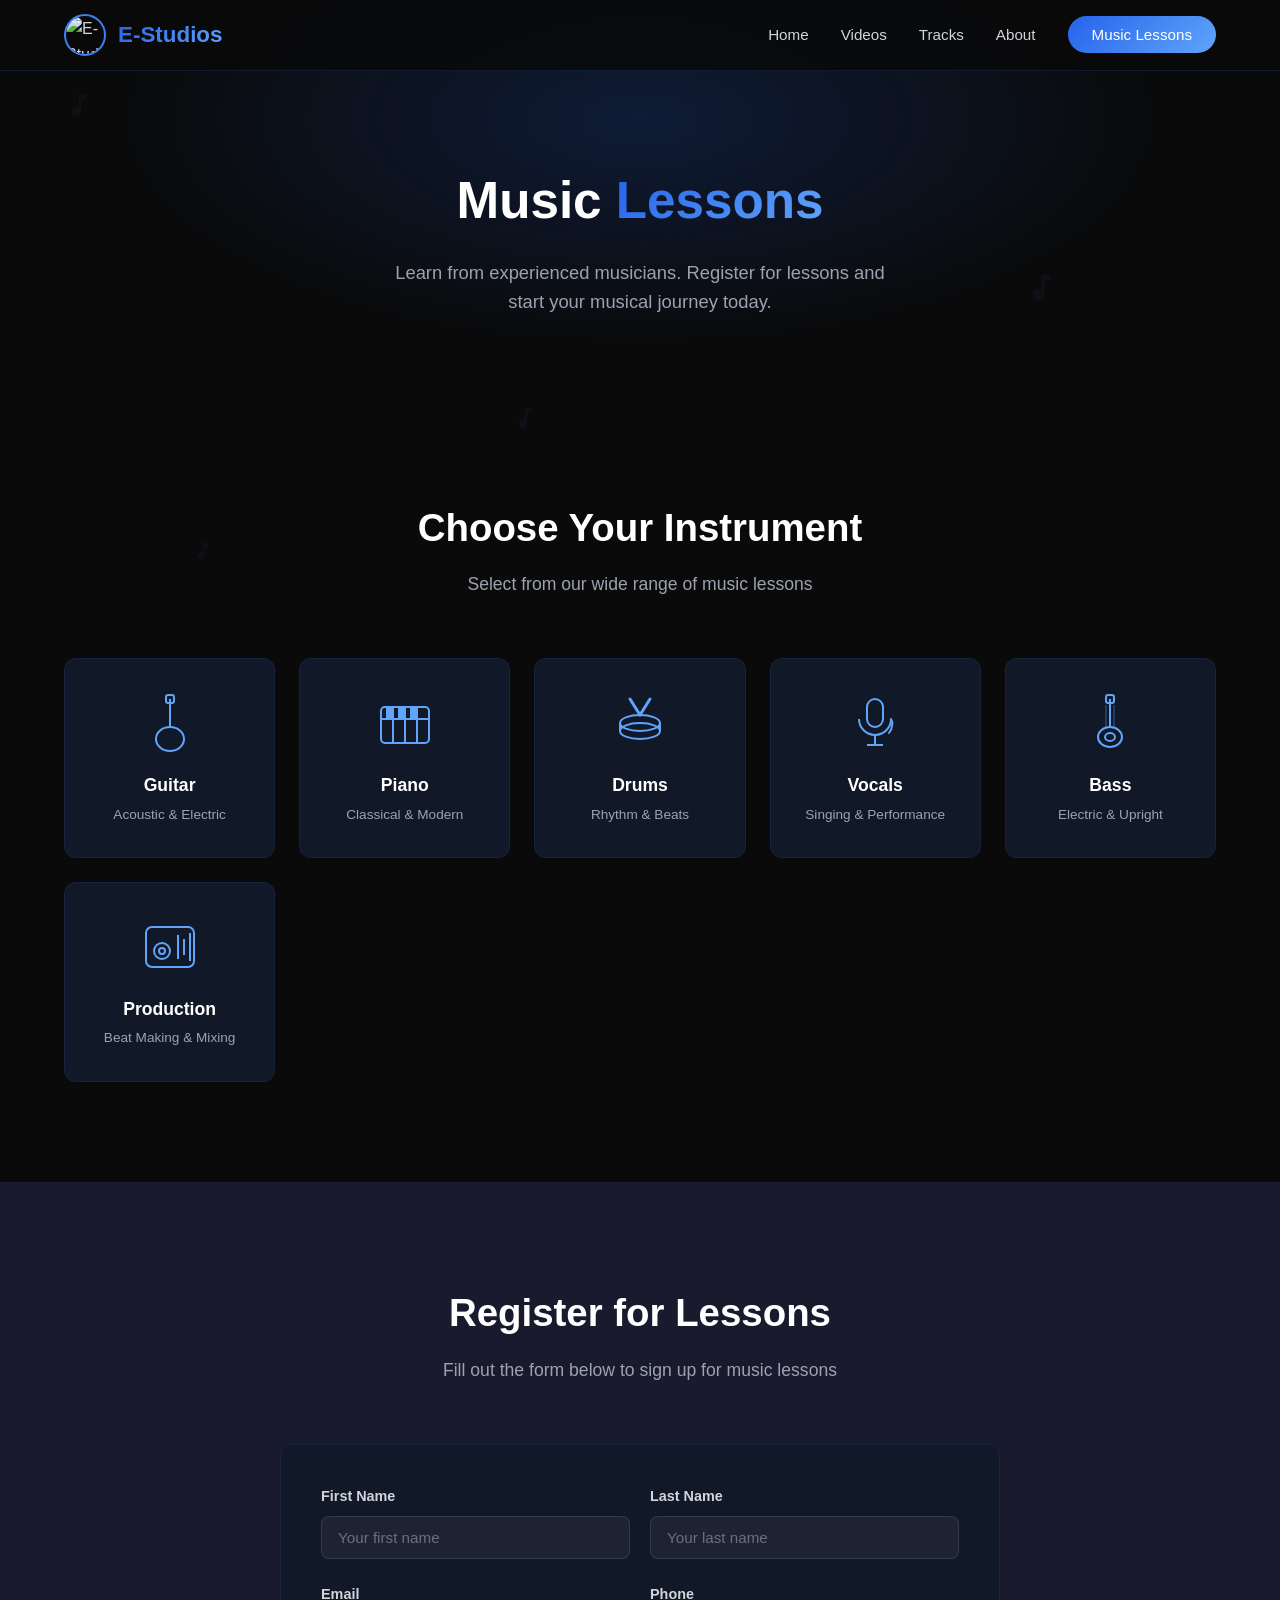
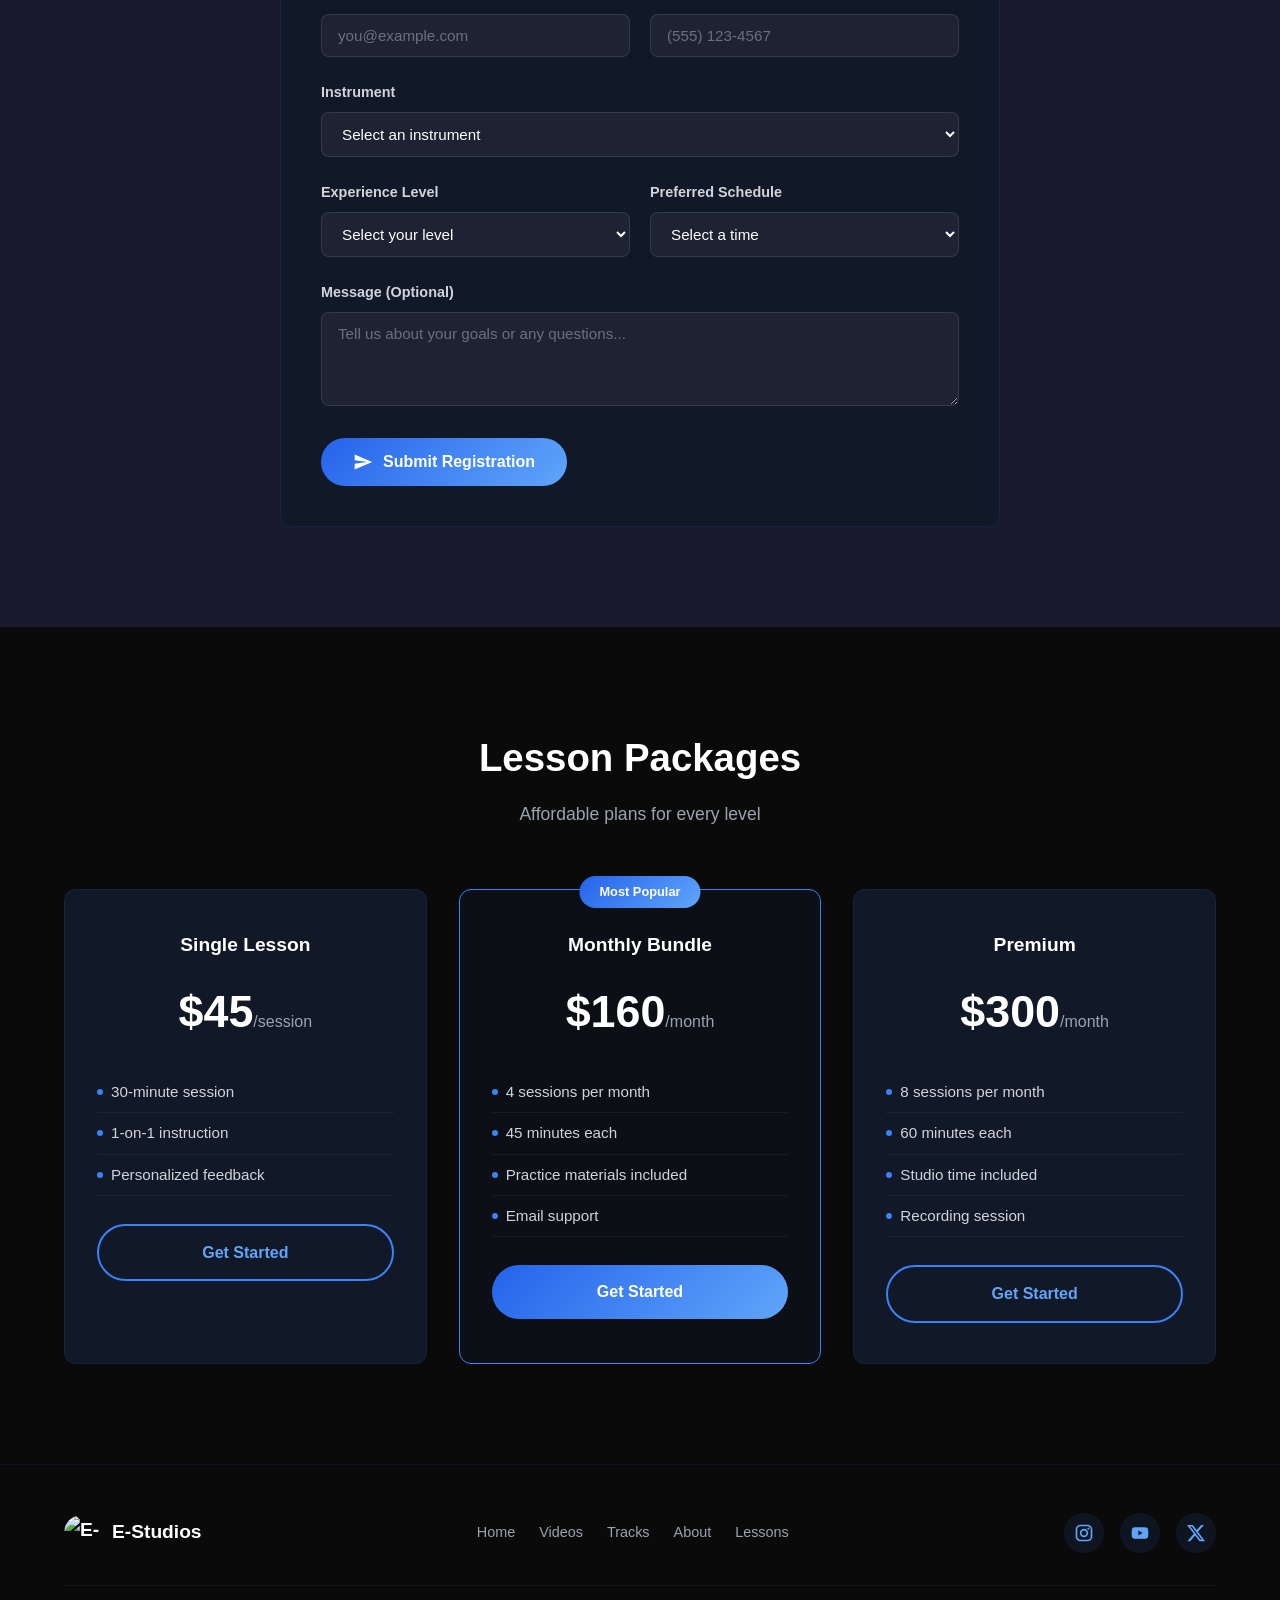
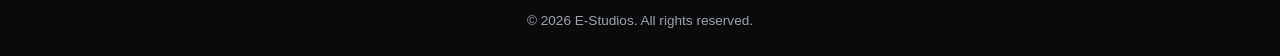
==== lessons.html @ f696d8f7 "Initial commit: E-Studios music website with videos, tracks, and lesson registration" ====
<!DOCTYPE html>
<html lang="en">
<head>
  <meta charset="UTF-8">
  <meta name="viewport" content="width=device-width, initial-scale=1.0">
  <title>Music Lessons | E-Studios</title>
  <link rel="stylesheet" href="css/style.css">
  <link rel="stylesheet" href="css/lessons.css">
  <link rel="icon" type="image/jpeg" href="images/logo.jpeg">
</head>
<body>

  <!-- Floating music notes background -->
  <div class="music-bg" aria-hidden="true">
    <svg class="note note-1" viewBox="0 0 24 24" fill="currentColor"><path d="M12 3v10.55A4 4 0 1 0 14 17V7h4V3h-6z"/></svg>
    <svg class="note note-2" viewBox="0 0 24 24" fill="currentColor"><path d="M12 3v10.55A4 4 0 1 0 14 17V7h4V3h-6z"/></svg>
    <svg class="note note-3" viewBox="0 0 24 24" fill="currentColor"><path d="M12 3v10.55A4 4 0 1 0 14 17V7h4V3h-6z"/></svg>
    <svg class="note note-4" viewBox="0 0 24 24" fill="currentColor"><path d="M12 3v10.55A4 4 0 1 0 14 17V7h4V3h-6z"/></svg>
    <svg class="note note-5" viewBox="0 0 24 24" fill="currentColor"><path d="M12 3v10.55A4 4 0 1 0 14 17V7h4V3h-6z"/></svg>
  </div>

  <!-- NAVIGATION -->
  <nav class="navbar" id="navbar">
    <div class="nav-container">
      <a href="index.html" class="logo">
        <img src="images/logo.jpeg" alt="E-Studios Logo" class="logo-img">
        <span class="logo-text">E-Studios</span>
      </a>
      <button class="nav-toggle" id="navToggle" aria-label="Toggle menu">
        <span></span><span></span><span></span>
      </button>
      <ul class="nav-links" id="navLinks">
        <li><a href="index.html">Home</a></li>
        <li><a href="index.html#videos">Videos</a></li>
        <li><a href="index.html#tracks">Tracks</a></li>
        <li><a href="index.html#about">About</a></li>
        <li><a href="lessons.html" class="btn-nav">Music Lessons</a></li>
      </ul>
    </div>
  </nav>

  <!-- LESSONS HERO -->
  <header class="lessons-hero">
    <div class="container">
      <h1>Music <span class="accent">Lessons</span></h1>
      <p>Learn from experienced musicians. Register for lessons and start your musical journey today.</p>
    </div>
  </header>

  <!-- INSTRUMENTS GRID -->
  <section class="section" id="instruments">
    <div class="container">
      <div class="section-header">
        <h2>Choose Your Instrument</h2>
        <p>Select from our wide range of music lessons</p>
      </div>
      <div class="instruments-grid">
        <div class="instrument-card" data-instrument="guitar">
          <div class="instrument-icon">
            <svg viewBox="0 0 64 64" fill="none" stroke="currentColor" stroke-width="2">
              <ellipse cx="32" cy="48" rx="14" ry="12"/>
              <line x1="32" y1="36" x2="32" y2="8"/>
              <rect x="28" y="4" width="8" height="8" rx="2"/>
            </svg>
          </div>
          <h3>Guitar</h3>
          <p>Acoustic & Electric</p>
        </div>
        <div class="instrument-card" data-instrument="piano">
          <div class="instrument-icon">
            <svg viewBox="0 0 64 64" fill="none" stroke="currentColor" stroke-width="2">
              <rect x="8" y="16" width="48" height="36" rx="4"/>
              <line x1="8" y1="28" x2="56" y2="28"/>
              <line x1="20" y1="28" x2="20" y2="52"/>
              <line x1="32" y1="28" x2="32" y2="52"/>
              <line x1="44" y1="28" x2="44" y2="52"/>
              <rect x="14" y="16" width="6" height="12" rx="1" fill="currentColor"/>
              <rect x="26" y="16" width="6" height="12" rx="1" fill="currentColor"/>
              <rect x="38" y="16" width="6" height="12" rx="1" fill="currentColor"/>
            </svg>
          </div>
          <h3>Piano</h3>
          <p>Classical & Modern</p>
        </div>
        <div class="instrument-card" data-instrument="drums">
          <div class="instrument-icon">
            <svg viewBox="0 0 64 64" fill="none" stroke="currentColor" stroke-width="2">
              <ellipse cx="32" cy="40" rx="20" ry="8"/>
              <ellipse cx="32" cy="32" rx="20" ry="8"/>
              <line x1="12" y1="32" x2="12" y2="40"/>
              <line x1="52" y1="32" x2="52" y2="40"/>
              <line x1="22" y1="8" x2="32" y2="24" stroke-width="3" stroke-linecap="round"/>
              <line x1="42" y1="8" x2="32" y2="24" stroke-width="3" stroke-linecap="round"/>
            </svg>
          </div>
          <h3>Drums</h3>
          <p>Rhythm & Beats</p>
        </div>
        <div class="instrument-card" data-instrument="vocals">
          <div class="instrument-icon">
            <svg viewBox="0 0 64 64" fill="none" stroke="currentColor" stroke-width="2">
              <rect x="24" y="8" width="16" height="28" rx="8"/>
              <path d="M16 28c0 8.84 7.16 16 16 16s16-7.16 16-16"/>
              <line x1="32" y1="44" x2="32" y2="54"/>
              <line x1="24" y1="54" x2="40" y2="54"/>
              <path d="M48 28c2 3 2 9-2 14" stroke-linecap="round"/>
            </svg>
          </div>
          <h3>Vocals</h3>
          <p>Singing & Performance</p>
        </div>
        <div class="instrument-card" data-instrument="bass">
          <div class="instrument-icon">
            <svg viewBox="0 0 64 64" fill="none" stroke="currentColor" stroke-width="2">
              <ellipse cx="32" cy="46" rx="12" ry="10"/>
              <ellipse cx="32" cy="46" rx="5" ry="4"/>
              <line x1="32" y1="36" x2="32" y2="8"/>
              <rect x="28" y="4" width="8" height="8" rx="2"/>
              <line x1="28" y1="14" x2="28" y2="36" stroke-width="1" opacity="0.5"/>
              <line x1="36" y1="14" x2="36" y2="36" stroke-width="1" opacity="0.5"/>
            </svg>
          </div>
          <h3>Bass</h3>
          <p>Electric & Upright</p>
        </div>
        <div class="instrument-card" data-instrument="production">
          <div class="instrument-icon">
            <svg viewBox="0 0 64 64" fill="none" stroke="currentColor" stroke-width="2">
              <rect x="8" y="12" width="48" height="40" rx="6"/>
              <circle cx="24" cy="36" r="8"/>
              <circle cx="24" cy="36" r="3"/>
              <line x1="40" y1="20" x2="40" y2="44"/>
              <line x1="46" y1="24" x2="46" y2="40"/>
              <line x1="52" y1="18" x2="52" y2="46"/>
            </svg>
          </div>
          <h3>Production</h3>
          <p>Beat Making & Mixing</p>
        </div>
      </div>
    </div>
  </section>

  <!-- REGISTRATION FORM -->
  <section class="section section-dark" id="register">
    <div class="container">
      <div class="section-header">
        <h2>Register for Lessons</h2>
        <p>Fill out the form below to sign up for music lessons</p>
      </div>
      <div class="form-wrapper">
        <form class="lesson-form" id="lessonForm">
          <div class="form-row">
            <div class="form-group">
              <label for="firstName">First Name</label>
              <input type="text" id="firstName" name="firstName" placeholder="Your first name" required>
            </div>
            <div class="form-group">
              <label for="lastName">Last Name</label>
              <input type="text" id="lastName" name="lastName" placeholder="Your last name" required>
            </div>
          </div>
          <div class="form-row">
            <div class="form-group">
              <label for="email">Email</label>
              <input type="email" id="email" name="email" placeholder="you@example.com" required>
            </div>
            <div class="form-group">
              <label for="phone">Phone</label>
              <input type="tel" id="phone" name="phone" placeholder="(555) 123-4567">
            </div>
          </div>
          <div class="form-group">
            <label for="instrument">Instrument</label>
            <select id="instrument" name="instrument" required>
              <option value="" disabled selected>Select an instrument</option>
              <option value="guitar">Guitar (Acoustic & Electric)</option>
              <option value="piano">Piano (Classical & Modern)</option>
              <option value="drums">Drums</option>
              <option value="vocals">Vocals & Singing</option>
              <option value="bass">Bass (Electric & Upright)</option>
              <option value="production">Music Production</option>
            </select>
          </div>
          <div class="form-row">
            <div class="form-group">
              <label for="experience">Experience Level</label>
              <select id="experience" name="experience" required>
                <option value="" disabled selected>Select your level</option>
                <option value="beginner">Beginner - Never played before</option>
                <option value="intermediate">Intermediate - Some experience</option>
                <option value="advanced">Advanced - Looking to refine skills</option>
              </select>
            </div>
            <div class="form-group">
              <label for="schedule">Preferred Schedule</label>
              <select id="schedule" name="schedule" required>
                <option value="" disabled selected>Select a time</option>
                <option value="morning">Morning (9am - 12pm)</option>
                <option value="afternoon">Afternoon (12pm - 5pm)</option>
                <option value="evening">Evening (5pm - 9pm)</option>
                <option value="weekend">Weekends</option>
              </select>
            </div>
          </div>
          <div class="form-group">
            <label for="message">Message (Optional)</label>
            <textarea id="message" name="message" rows="4" placeholder="Tell us about your goals or any questions..."></textarea>
          </div>
          <button type="submit" class="btn btn-primary btn-submit">
            <svg viewBox="0 0 24 24" fill="currentColor" width="20" height="20"><path d="M2.01 21L23 12 2.01 3 2 10l15 2-15 2z"/></svg>
            Submit Registration
          </button>
        </form>

        <!-- Success Message -->
        <div class="form-success" id="formSuccess">
          <svg viewBox="0 0 24 24" fill="currentColor" class="success-icon"><path d="M12 2C6.48 2 2 6.48 2 12s4.48 10 10 10 10-4.48 10-10S17.52 2 12 2zm-2 15l-5-5 1.41-1.41L10 14.17l7.59-7.59L19 8l-9 9z"/></svg>
          <h3>Registration Submitted!</h3>
          <p>Thank you for signing up. We'll contact you soon to confirm your lesson schedule.</p>
          <button class="btn btn-secondary" onclick="resetForm()">Register Another Student</button>
        </div>
      </div>
    </div>
  </section>

  <!-- PRICING -->
  <section class="section" id="pricing">
    <div class="container">
      <div class="section-header">
        <h2>Lesson Packages</h2>
        <p>Affordable plans for every level</p>
      </div>
      <div class="pricing-grid">
        <div class="pricing-card">
          <h3>Single Lesson</h3>
          <div class="price">$45<span>/session</span></div>
          <ul>
            <li>30-minute session</li>
            <li>1-on-1 instruction</li>
            <li>Personalized feedback</li>
          </ul>
          <a href="#register" class="btn btn-secondary">Get Started</a>
        </div>
        <div class="pricing-card featured">
          <div class="featured-badge">Most Popular</div>
          <h3>Monthly Bundle</h3>
          <div class="price">$160<span>/month</span></div>
          <ul>
            <li>4 sessions per month</li>
            <li>45 minutes each</li>
            <li>Practice materials included</li>
            <li>Email support</li>
          </ul>
          <a href="#register" class="btn btn-primary">Get Started</a>
        </div>
        <div class="pricing-card">
          <h3>Premium</h3>
          <div class="price">$300<span>/month</span></div>
          <ul>
            <li>8 sessions per month</li>
            <li>60 minutes each</li>
            <li>Studio time included</li>
            <li>Recording session</li>
          </ul>
          <a href="#register" class="btn btn-secondary">Get Started</a>
        </div>
      </div>
    </div>
  </section>

  <!-- FOOTER -->
  <footer class="footer">
    <div class="container">
      <div class="footer-content">
        <div class="footer-brand">
          <img src="images/logo.jpeg" alt="E-Studios" class="footer-logo">
          <span>E-Studios</span>
        </div>
        <div class="footer-links">
          <a href="index.html">Home</a>
          <a href="index.html#videos">Videos</a>
          <a href="index.html#tracks">Tracks</a>
          <a href="index.html#about">About</a>
          <a href="lessons.html">Lessons</a>
        </div>
        <div class="footer-social">
          <a href="#" aria-label="Instagram">
            <svg viewBox="0 0 24 24" fill="currentColor"><path d="M7.8 2h8.4C19.4 2 22 4.6 22 7.8v8.4a5.8 5.8 0 0 1-5.8 5.8H7.8C4.6 22 2 19.4 2 16.2V7.8A5.8 5.8 0 0 1 7.8 2m-.2 2A3.6 3.6 0 0 0 4 7.6v8.8C4 18.39 5.61 20 7.6 20h8.8a3.6 3.6 0 0 0 3.6-3.6V7.6C20 5.61 18.39 4 16.4 4H7.6m9.65 1.5a1.25 1.25 0 0 1 1.25 1.25A1.25 1.25 0 0 1 17.25 8 1.25 1.25 0 0 1 16 6.75a1.25 1.25 0 0 1 1.25-1.25M12 7a5 5 0 0 1 5 5 5 5 0 0 1-5 5 5 5 0 0 1-5-5 5 5 0 0 1 5-5m0 2a3 3 0 0 0-3 3 3 3 0 0 0 3 3 3 3 0 0 0 3-3 3 3 0 0 0-3-3z"/></svg>
          </a>
          <a href="#" aria-label="YouTube">
            <svg viewBox="0 0 24 24" fill="currentColor"><path d="M10 15l5.19-3L10 9v6m11.56-7.83c.13.47.22 1.1.28 1.9.07.8.1 1.49.1 2.09L22 12c0 2.19-.16 3.8-.44 4.83-.25.9-.83 1.48-1.73 1.73-.47.13-1.33.22-2.65.28-1.3.07-2.49.1-3.59.1L12 19c-4.19 0-6.8-.16-7.83-.44-.9-.25-1.48-.83-1.73-1.73-.13-.47-.22-1.1-.28-1.9-.07-.8-.1-1.49-.1-2.09L2 12c0-2.19.16-3.8.44-4.83.25-.9.83-1.48 1.73-1.73.47-.13 1.33-.22 2.65-.28 1.3-.07 2.49-.1 3.59-.1L12 5c4.19 0 6.8.16 7.83.44.9.25 1.48.83 1.73 1.73z"/></svg>
          </a>
          <a href="#" aria-label="Twitter/X">
            <svg viewBox="0 0 24 24" fill="currentColor"><path d="M18.244 2.25h3.308l-7.227 8.26 8.502 11.24H16.17l-5.214-6.817L4.99 21.75H1.68l7.73-8.835L1.254 2.25H8.08l4.713 6.231zm-1.161 17.52h1.833L7.084 4.126H5.117z"/></svg>
          </a>
        </div>
      </div>
      <div class="footer-bottom">
        <p>&copy; 2026 E-Studios. All rights reserved.</p>
      </div>
    </div>
  </footer>

  <script src="js/main.js"></script>
  <script src="js/lessons.js"></script>
</body>
</html>
---- css/style.css ----
/* ===== E-Studios Theme ===== */
:root {
  --blue-900: #0a1628;
  --blue-800: #0f2140;
  --blue-700: #1a365d;
  --blue-600: #2563eb;
  --blue-500: #3b82f6;
  --blue-400: #60a5fa;
  --blue-300: #93c5fd;
  --blue-200: #bfdbfe;
  --black: #000000;
  --dark: #0a0a0a;
  --dark-card: #111827;
  --dark-surface: #1a1a2e;
  --gray-400: #9ca3af;
  --gray-300: #d1d5db;
  --white: #ffffff;
  --gradient: linear-gradient(135deg, var(--blue-600), var(--blue-400));
  --shadow: 0 4px 30px rgba(59,130,246,0.15);
  --radius: 12px;
}

/* ===== Reset & Base ===== */
*, *::before, *::after { box-sizing: border-box; margin: 0; padding: 0; }

html { scroll-behavior: smooth; }

body {
  font-family: -apple-system, BlinkMacSystemFont, 'Segoe UI', Roboto, sans-serif;
  background: var(--dark);
  color: var(--gray-300);
  line-height: 1.6;
  overflow-x: hidden;
}

a { text-decoration: none; color: inherit; }
img { max-width: 100%; display: block; }
ul { list-style: none; }

.container {
  max-width: 1200px;
  margin: 0 auto;
  padding: 0 24px;
}

/* ===== Floating Music Notes ===== */
.music-bg {
  position: fixed;
  inset: 0;
  pointer-events: none;
  z-index: 0;
  overflow: hidden;
}

.note {
  position: absolute;
  fill: rgba(59,130,246,0.06);
  animation: floatNote linear infinite;
}

.note-1 { width: 30px; top: 10%; left: 5%; animation-duration: 18s; }
.note-2 { width: 22px; top: 60%; left: 15%; animation-duration: 22s; animation-delay: 2s; }
.note-3 { width: 35px; top: 30%; left: 80%; animation-duration: 20s; animation-delay: 4s; }
.note-4 { width: 18px; top: 75%; left: 70%; animation-duration: 25s; animation-delay: 1s; }
.note-5 { width: 26px; top: 45%; left: 40%; animation-duration: 19s; animation-delay: 3s; }
.note-6 { width: 32px; top: 85%; left: 90%; animation-duration: 23s; animation-delay: 5s; }
.note-7 { width: 20px; top: 20%; left: 55%; animation-duration: 21s; animation-delay: 0.5s; }

@keyframes floatNote {
  0% { transform: translateY(100vh) rotate(0deg); opacity: 0; }
  10% { opacity: 1; }
  90% { opacity: 1; }
  100% { transform: translateY(-10vh) rotate(360deg); opacity: 0; }
}

/* ===== Navbar ===== */
.navbar {
  position: fixed;
  top: 0;
  left: 0;
  right: 0;
  z-index: 1000;
  background: rgba(10,10,10,0.85);
  backdrop-filter: blur(20px);
  border-bottom: 1px solid rgba(59,130,246,0.15);
  transition: background 0.3s;
}

.nav-container {
  max-width: 1200px;
  margin: 0 auto;
  padding: 0 24px;
  display: flex;
  align-items: center;
  justify-content: space-between;
  height: 70px;
}

.logo {
  display: flex;
  align-items: center;
  gap: 12px;
}

.logo-img {
  width: 42px;
  height: 42px;
  border-radius: 50%;
  object-fit: cover;
  border: 2px solid var(--blue-500);
}

.logo-text {
  font-size: 1.4rem;
  font-weight: 700;
  background: var(--gradient);
  -webkit-background-clip: text;
  -webkit-text-fill-color: transparent;
  background-clip: text;
}

.nav-links {
  display: flex;
  align-items: center;
  gap: 32px;
}

.nav-links a {
  font-size: 0.95rem;
  font-weight: 500;
  color: var(--gray-300);
  transition: color 0.3s;
}

.nav-links a:hover { color: var(--blue-400); }

.btn-nav {
  background: var(--gradient);
  color: var(--white) !important;
  padding: 10px 24px;
  border-radius: 50px;
  font-weight: 600;
  transition: transform 0.3s, box-shadow 0.3s;
}

.btn-nav:hover {
  transform: translateY(-2px);
  box-shadow: 0 4px 20px rgba(59,130,246,0.4);
}

.nav-toggle {
  display: none;
  flex-direction: column;
  gap: 5px;
  background: none;
  border: none;
  cursor: pointer;
}

.nav-toggle span {
  width: 28px;
  height: 3px;
  background: var(--gray-300);
  border-radius: 2px;
  transition: 0.3s;
}

/* ===== Hero ===== */
.hero {
  min-height: 100vh;
  display: flex;
  align-items: center;
  justify-content: space-between;
  padding: 120px 48px 80px;
  position: relative;
  z-index: 1;
  background: radial-gradient(ellipse at 20% 50%, rgba(37,99,235,0.15) 0%, transparent 60%),
              radial-gradient(ellipse at 80% 20%, rgba(59,130,246,0.08) 0%, transparent 50%);
}

.hero-content { max-width: 600px; }

.hero-title {
  font-size: 4rem;
  font-weight: 800;
  line-height: 1.1;
  margin-bottom: 24px;
}

.hero-line { display: block; color: var(--white); }

.accent {
  background: var(--gradient);
  -webkit-background-clip: text;
  -webkit-text-fill-color: transparent;
  background-clip: text;
}

.hero-subtitle {
  font-size: 1.2rem;
  color: var(--gray-400);
  margin-bottom: 36px;
  max-width: 480px;
}

.hero-buttons { display: flex; gap: 16px; flex-wrap: wrap; }

.btn {
  display: inline-flex;
  align-items: center;
  gap: 8px;
  padding: 14px 32px;
  border-radius: 50px;
  font-size: 1rem;
  font-weight: 600;
  cursor: pointer;
  border: none;
  transition: transform 0.3s, box-shadow 0.3s;
}

.btn:hover {
  transform: translateY(-2px);
  box-shadow: 0 8px 30px rgba(59,130,246,0.3);
}

.btn-primary {
  background: var(--gradient);
  color: var(--white);
}

.btn-secondary {
  background: transparent;
  color: var(--blue-400);
  border: 2px solid var(--blue-500);
}

.btn-secondary:hover { background: rgba(59,130,246,0.1); }

/* Equalizer */
.hero-visual {
  flex-shrink: 0;
}

.equalizer {
  width: 200px;
  height: 120px;
}

.eq-bar {
  animation: eqBounce ease-in-out infinite;
  transform-origin: bottom;
}

.eq-1 { animation-duration: 0.8s; }
.eq-2 { animation-duration: 1.1s; animation-delay: 0.1s; }
.eq-3 { animation-duration: 0.7s; animation-delay: 0.2s; }
.eq-4 { animation-duration: 0.9s; animation-delay: 0.15s; }
.eq-5 { animation-duration: 1.0s; animation-delay: 0.05s; }
.eq-6 { animation-duration: 0.75s; animation-delay: 0.25s; }
.eq-7 { animation-duration: 0.85s; animation-delay: 0.3s; }
.eq-8 { animation-duration: 0.95s; animation-delay: 0.12s; }

@keyframes eqBounce {
  0%, 100% { transform: scaleY(0.3); }
  50% { transform: scaleY(1); }
}

/* ===== Sections ===== */
.section {
  padding: 100px 0;
  position: relative;
  z-index: 1;
}

.section-dark {
  background: var(--dark-surface);
}

.section-header {
  text-align: center;
  margin-bottom: 60px;
}

.section-icon {
  width: 48px;
  height: 48px;
  color: var(--blue-500);
  margin-bottom: 16px;
}

.section-header h2 {
  font-size: 2.4rem;
  font-weight: 700;
  color: var(--white);
  margin-bottom: 12px;
}

.section-header p {
  color: var(--gray-400);
  font-size: 1.1rem;
}

/* ===== Video Grid ===== */
.video-grid {
  display: grid;
  grid-template-columns: repeat(auto-fit, minmax(320px, 1fr));
  gap: 32px;
}

.video-card {
  background: var(--dark-card);
  border-radius: var(--radius);
  overflow: hidden;
  border: 1px solid rgba(59,130,246,0.1);
  transition: transform 0.3s, box-shadow 0.3s;
}

.video-card:hover {
  transform: translateY(-6px);
  box-shadow: var(--shadow);
}

.video-placeholder {
  aspect-ratio: 16/9;
  background: linear-gradient(135deg, var(--blue-900), var(--blue-800));
  display: flex;
  flex-direction: column;
  align-items: center;
  justify-content: center;
  gap: 12px;
  color: var(--blue-400);
  cursor: pointer;
  position: relative;
}

.play-icon {
  width: 60px;
  height: 60px;
  background: rgba(59,130,246,0.2);
  border-radius: 50%;
  padding: 16px;
  transition: background 0.3s, transform 0.3s;
}

.video-card:hover .play-icon {
  background: var(--blue-600);
  transform: scale(1.1);
}

.video-placeholder span {
  font-size: 0.9rem;
  color: var(--gray-400);
}

.video-info { padding: 20px; }

.video-info h3 {
  color: var(--white);
  font-size: 1.1rem;
  margin-bottom: 6px;
}

.video-info p { font-size: 0.9rem; color: var(--gray-400); }

/* ===== Tracks List ===== */
.tracks-list {
  display: flex;
  flex-direction: column;
  gap: 4px;
}

.track-item {
  display: flex;
  align-items: center;
  gap: 16px;
  padding: 16px 20px;
  border-radius: var(--radius);
  background: rgba(255,255,255,0.02);
  border: 1px solid rgba(255,255,255,0.05);
  transition: background 0.3s, border-color 0.3s;
}

.track-item:hover {
  background: rgba(59,130,246,0.08);
  border-color: rgba(59,130,246,0.2);
}

.track-number {
  font-size: 0.85rem;
  color: var(--gray-400);
  font-weight: 600;
  min-width: 28px;
}

.track-art {
  width: 48px;
  height: 48px;
  border-radius: 8px;
  background: var(--gradient);
  display: flex;
  align-items: center;
  justify-content: center;
  flex-shrink: 0;
}

.track-art svg {
  width: 24px;
  height: 24px;
  color: var(--white);
}

.track-details { flex: 1; }

.track-details h3 {
  color: var(--white);
  font-size: 1rem;
  font-weight: 600;
}

.track-details p {
  font-size: 0.85rem;
  color: var(--gray-400);
}

.track-duration {
  font-size: 0.85rem;
  color: var(--gray-400);
  font-variant-numeric: tabular-nums;
}

.track-play {
  width: 44px;
  height: 44px;
  border-radius: 50%;
  border: none;
  background: rgba(59,130,246,0.15);
  color: var(--blue-400);
  cursor: pointer;
  display: flex;
  align-items: center;
  justify-content: center;
  transition: background 0.3s, transform 0.3s;
}

.track-play svg { width: 20px; height: 20px; }

.track-play:hover {
  background: var(--blue-600);
  color: var(--white);
  transform: scale(1.1);
}

/* ===== About ===== */
.about-content {
  display: flex;
  align-items: center;
  gap: 60px;
}

.about-text { flex: 1; }

.about-text p {
  margin-bottom: 20px;
  font-size: 1.05rem;
  color: var(--gray-300);
}

.about-graphics { flex-shrink: 0; }

.guitar-svg {
  width: 150px;
  height: 280px;
  opacity: 0.7;
}

/* ===== Footer ===== */
.footer {
  border-top: 1px solid rgba(59,130,246,0.1);
  padding: 48px 0 24px;
  position: relative;
  z-index: 1;
}

.footer-content {
  display: flex;
  align-items: center;
  justify-content: space-between;
  flex-wrap: wrap;
  gap: 24px;
  margin-bottom: 32px;
}

.footer-brand {
  display: flex;
  align-items: center;
  gap: 12px;
  font-size: 1.2rem;
  font-weight: 700;
  color: var(--white);
}

.footer-logo {
  width: 36px;
  height: 36px;
  border-radius: 50%;
  object-fit: cover;
}

.footer-links { display: flex; gap: 24px; }

.footer-links a {
  color: var(--gray-400);
  font-size: 0.9rem;
  transition: color 0.3s;
}

.footer-links a:hover { color: var(--blue-400); }

.footer-social { display: flex; gap: 16px; }

.footer-social a {
  width: 40px;
  height: 40px;
  border-radius: 50%;
  background: rgba(59,130,246,0.1);
  display: flex;
  align-items: center;
  justify-content: center;
  color: var(--blue-400);
  transition: background 0.3s, transform 0.3s;
}

.footer-social svg { width: 20px; height: 20px; }

.footer-social a:hover {
  background: var(--blue-600);
  color: var(--white);
  transform: translateY(-2px);
}

.footer-bottom {
  text-align: center;
  padding-top: 24px;
  border-top: 1px solid rgba(255,255,255,0.05);
  font-size: 0.85rem;
  color: var(--gray-400);
}

/* ===== Responsive ===== */
@media (max-width: 768px) {
  .nav-toggle { display: flex; }

  .nav-links {
    position: fixed;
    top: 70px;
    left: 0;
    right: 0;
    background: rgba(10,10,10,0.98);
    flex-direction: column;
    padding: 32px 24px;
    gap: 20px;
    transform: translateY(-120%);
    transition: transform 0.3s;
  }

  .nav-links.active { transform: translateY(0); }

  .hero {
    flex-direction: column;
    text-align: center;
    padding: 140px 24px 60px;
  }

  .hero-title { font-size: 2.6rem; }
  .hero-subtitle { margin: 0 auto 32px; }
  .hero-buttons { justify-content: center; }

  .equalizer { width: 160px; height: 100px; }

  .about-content { flex-direction: column; text-align: center; }

  .footer-content { flex-direction: column; text-align: center; }
  .footer-links { flex-wrap: wrap; justify-content: center; }
}
---- css/lessons.css ----
/* ===== Lessons Page ===== */

.lessons-hero {
  padding: 160px 24px 80px;
  text-align: center;
  position: relative;
  z-index: 1;
  background: radial-gradient(ellipse at 50% 30%, rgba(37,99,235,0.2) 0%, transparent 60%);
}

.lessons-hero h1 {
  font-size: 3.2rem;
  font-weight: 800;
  color: var(--white);
  margin-bottom: 16px;
}

.lessons-hero .accent {
  background: var(--gradient);
  -webkit-background-clip: text;
  -webkit-text-fill-color: transparent;
  background-clip: text;
}

.lessons-hero p {
  font-size: 1.15rem;
  color: var(--gray-400);
  max-width: 520px;
  margin: 0 auto;
}

/* Instruments Grid */
.instruments-grid {
  display: grid;
  grid-template-columns: repeat(auto-fit, minmax(180px, 1fr));
  gap: 24px;
}

.instrument-card {
  background: var(--dark-card);
  border: 1px solid rgba(59,130,246,0.1);
  border-radius: var(--radius);
  padding: 32px 20px;
  text-align: center;
  cursor: pointer;
  transition: transform 0.3s, border-color 0.3s, box-shadow 0.3s;
}

.instrument-card:hover,
.instrument-card.selected {
  transform: translateY(-6px);
  border-color: var(--blue-500);
  box-shadow: 0 8px 30px rgba(59,130,246,0.2);
}

.instrument-card.selected {
  background: rgba(59,130,246,0.1);
}

.instrument-icon {
  width: 64px;
  height: 64px;
  margin: 0 auto 16px;
  color: var(--blue-400);
  transition: color 0.3s;
}

.instrument-card:hover .instrument-icon,
.instrument-card.selected .instrument-icon {
  color: var(--blue-300);
}

.instrument-icon svg {
  width: 100%;
  height: 100%;
}

.instrument-card h3 {
  color: var(--white);
  font-size: 1.1rem;
  margin-bottom: 4px;
}

.instrument-card p {
  font-size: 0.85rem;
  color: var(--gray-400);
}

/* Form */
.form-wrapper {
  max-width: 720px;
  margin: 0 auto;
  background: var(--dark-card);
  border: 1px solid rgba(59,130,246,0.1);
  border-radius: var(--radius);
  padding: 40px;
}

.lesson-form { display: flex; flex-direction: column; gap: 24px; }

.form-row {
  display: grid;
  grid-template-columns: 1fr 1fr;
  gap: 20px;
}

.form-group { display: flex; flex-direction: column; gap: 8px; }

.form-group label {
  font-size: 0.9rem;
  font-weight: 600;
  color: var(--gray-300);
}

.form-group input,
.form-group select,
.form-group textarea {
  padding: 12px 16px;
  border-radius: 8px;
  border: 1px solid rgba(255,255,255,0.1);
  background: rgba(255,255,255,0.05);
  color: var(--white);
  font-size: 0.95rem;
  font-family: inherit;
  transition: border-color 0.3s, box-shadow 0.3s;
  outline: none;
}

.form-group input:focus,
.form-group select:focus,
.form-group textarea:focus {
  border-color: var(--blue-500);
  box-shadow: 0 0 0 3px rgba(59,130,246,0.15);
}

.form-group input::placeholder,
.form-group textarea::placeholder {
  color: var(--gray-400);
  opacity: 0.6;
}

.form-group select option {
  background: var(--dark-card);
  color: var(--white);
}

.form-group textarea { resize: vertical; }

.btn-submit {
  align-self: flex-start;
  gap: 10px;
  margin-top: 8px;
}

/* Success */
.form-success {
  display: none;
  text-align: center;
  padding: 40px 20px;
}

.form-success.active { display: block; }
.lesson-form.hidden { display: none; }

.success-icon {
  width: 64px;
  height: 64px;
  color: #22c55e;
  margin-bottom: 20px;
}

.form-success h3 {
  font-size: 1.5rem;
  color: var(--white);
  margin-bottom: 12px;
}

.form-success p {
  color: var(--gray-400);
  margin-bottom: 28px;
}

/* Pricing */
.pricing-grid {
  display: grid;
  grid-template-columns: repeat(auto-fit, minmax(260px, 1fr));
  gap: 32px;
}

.pricing-card {
  background: var(--dark-card);
  border: 1px solid rgba(59,130,246,0.1);
  border-radius: var(--radius);
  padding: 40px 32px;
  text-align: center;
  position: relative;
  transition: transform 0.3s;
}

.pricing-card:hover { transform: translateY(-6px); }

.pricing-card.featured {
  border-color: var(--blue-500);
  background: rgba(59,130,246,0.05);
}

.featured-badge {
  position: absolute;
  top: -14px;
  left: 50%;
  transform: translateX(-50%);
  background: var(--gradient);
  color: var(--white);
  font-size: 0.8rem;
  font-weight: 700;
  padding: 6px 20px;
  border-radius: 50px;
  white-space: nowrap;
}

.pricing-card h3 {
  color: var(--white);
  font-size: 1.2rem;
  margin-bottom: 16px;
}

.price {
  font-size: 2.8rem;
  font-weight: 800;
  color: var(--white);
  margin-bottom: 24px;
}

.price span {
  font-size: 1rem;
  font-weight: 400;
  color: var(--gray-400);
}

.pricing-card ul {
  margin-bottom: 28px;
  text-align: left;
}

.pricing-card li {
  padding: 8px 0;
  border-bottom: 1px solid rgba(255,255,255,0.05);
  color: var(--gray-300);
  font-size: 0.95rem;
  display: flex;
  align-items: center;
  gap: 8px;
}

.pricing-card li::before {
  content: '';
  width: 6px;
  height: 6px;
  border-radius: 50%;
  background: var(--blue-500);
  flex-shrink: 0;
}

.pricing-card .btn { width: 100%; justify-content: center; }

/* Responsive */
@media (max-width: 768px) {
  .lessons-hero h1 { font-size: 2.2rem; }
  .form-row { grid-template-columns: 1fr; }
  .form-wrapper { padding: 24px; }
  .instruments-grid { grid-template-columns: repeat(2, 1fr); }
}

@media (max-width: 480px) {
  .instruments-grid { grid-template-columns: 1fr; }
}
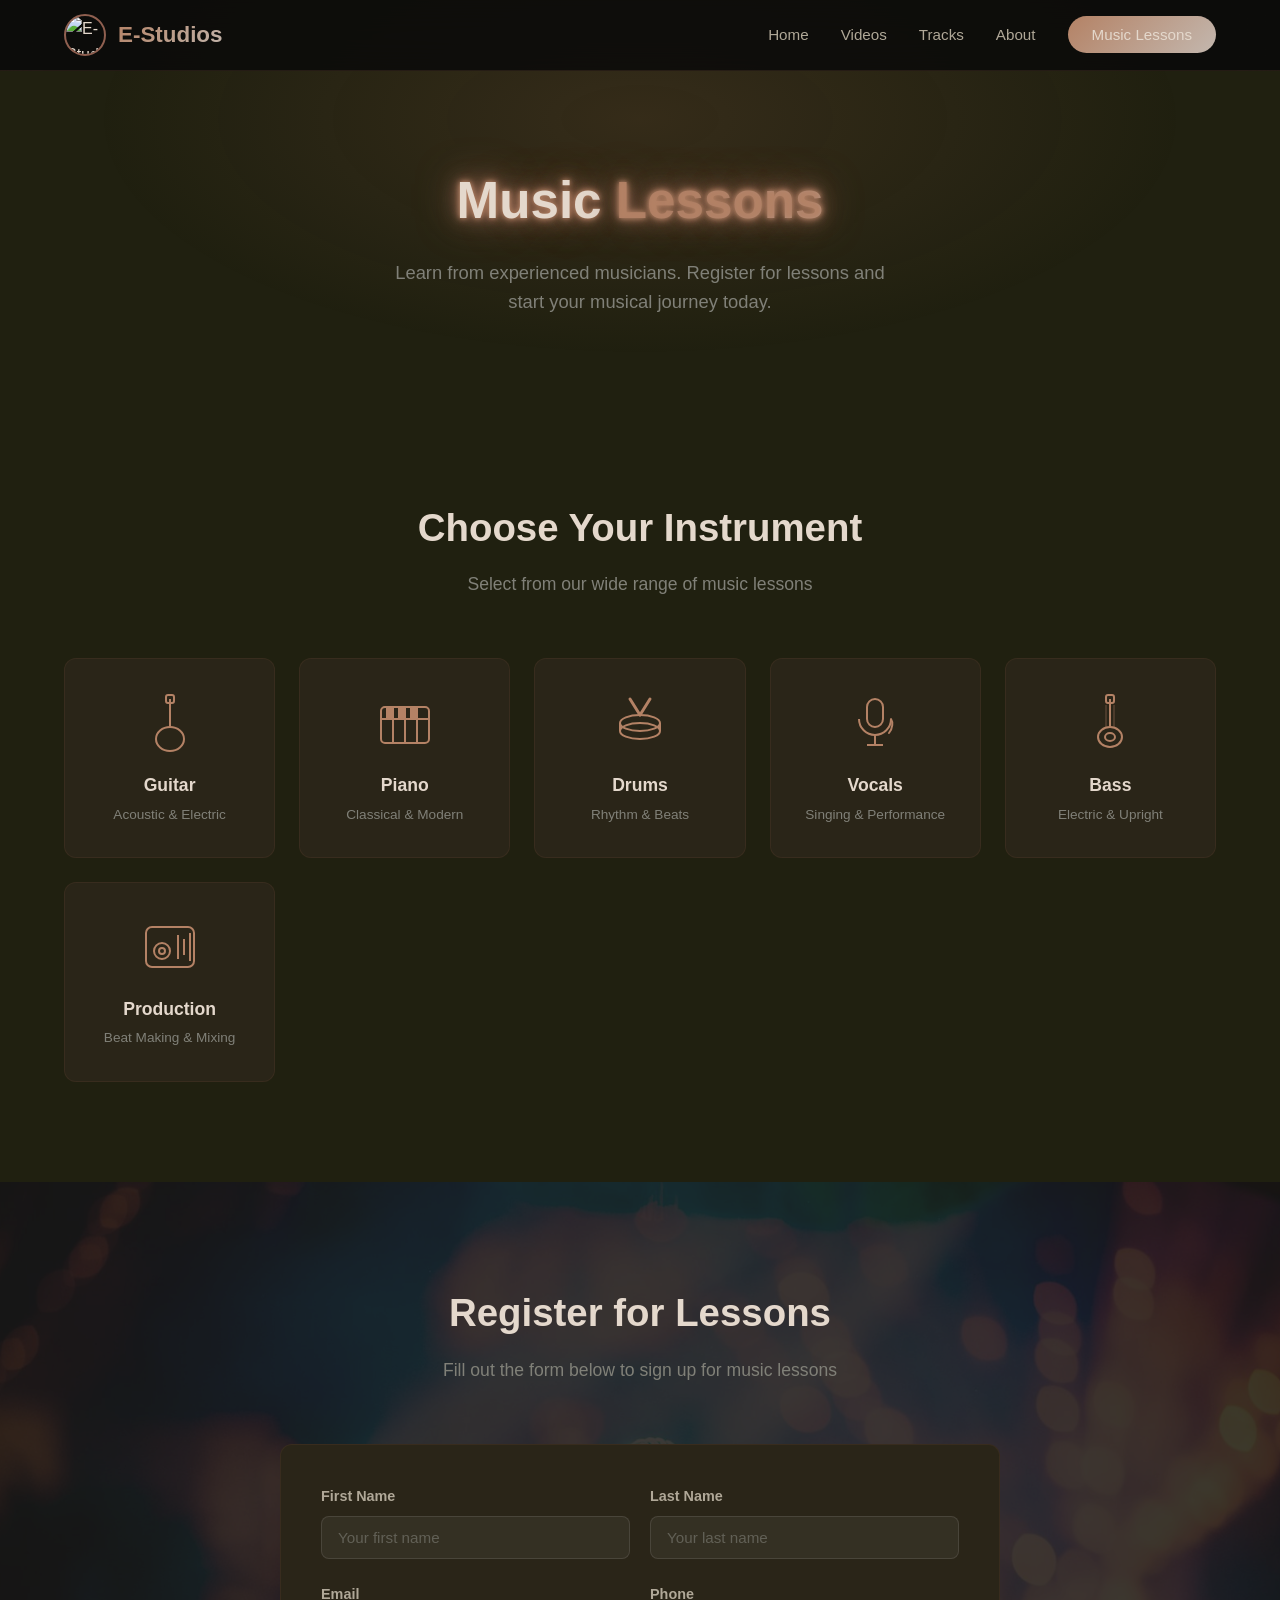
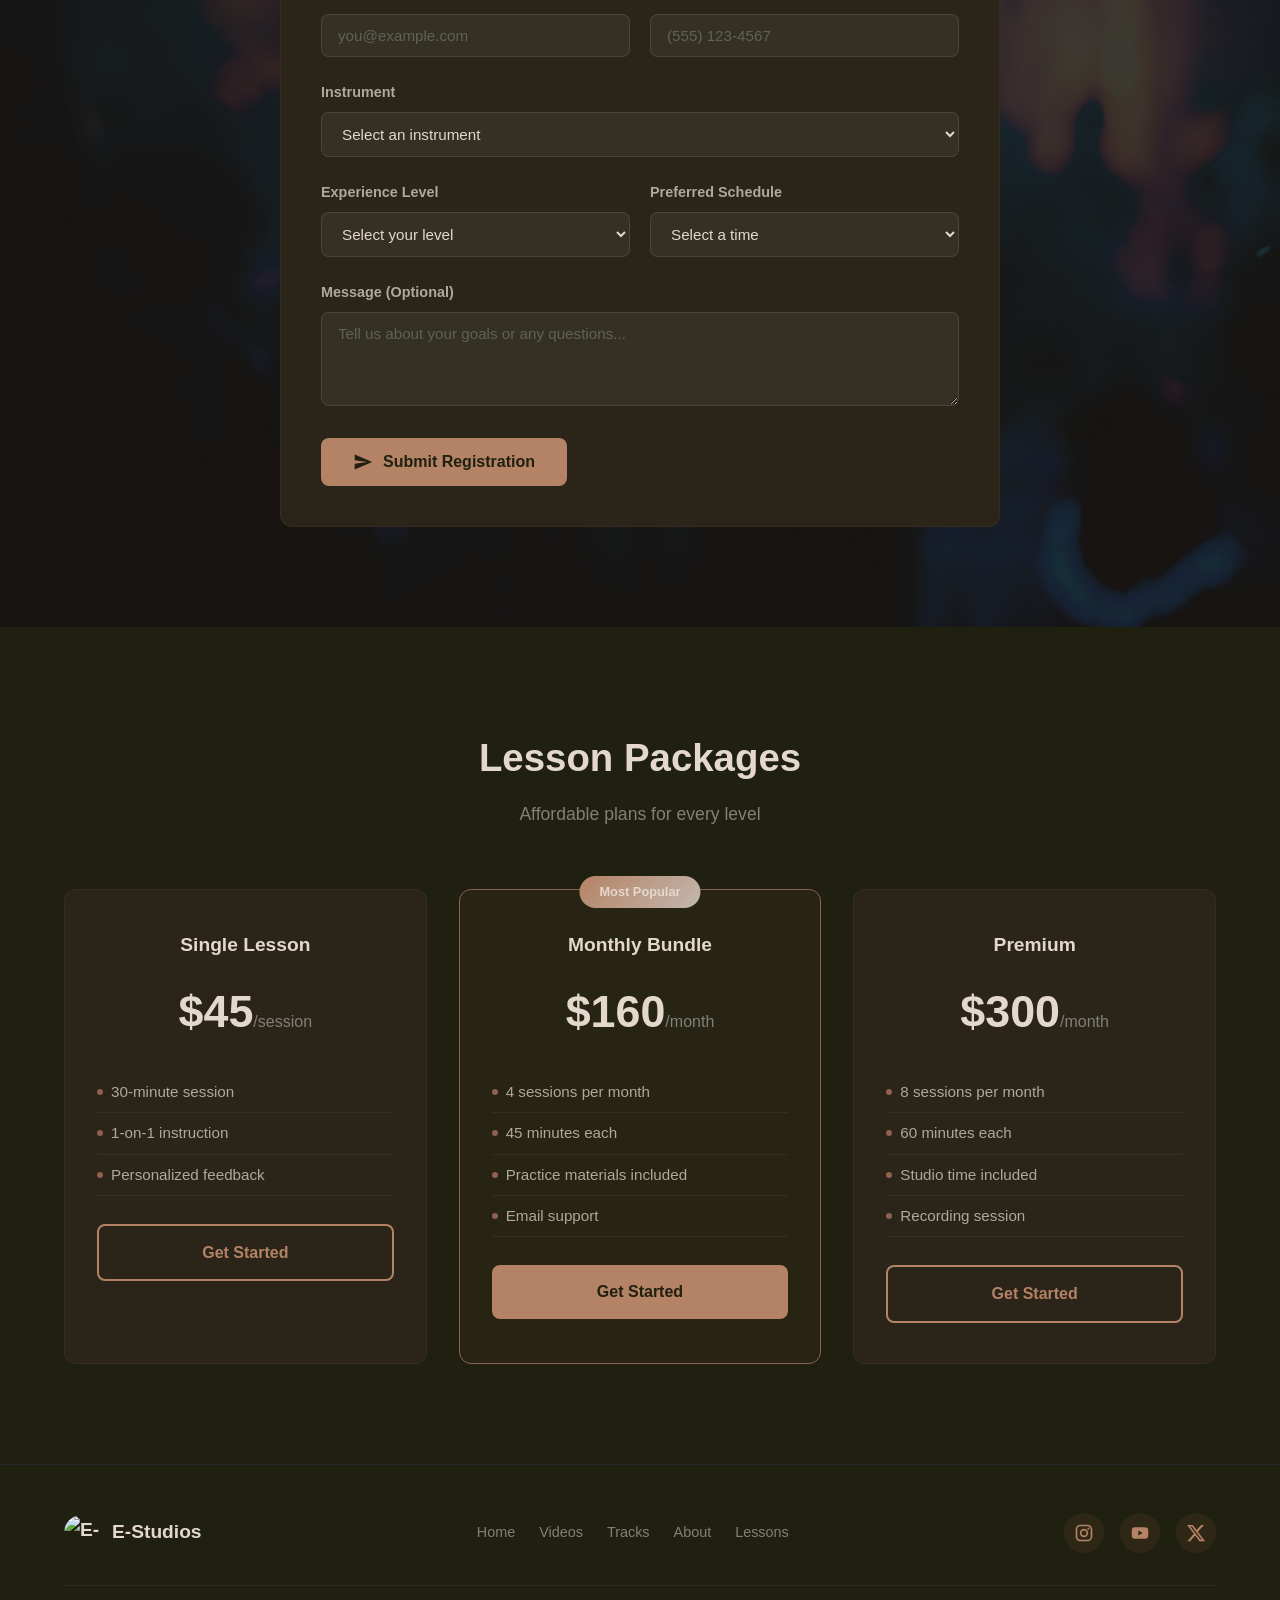
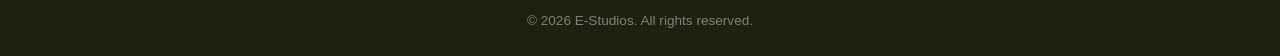
==== commit e386c226: "Add floating microphones and music notes animation over concert background" ====
--- a/lessons.html
+++ b/lessons.html
@@ -10,13 +10,18 @@
 </head>
 <body>
 
-  <!-- Floating music notes background -->
+  <!-- Floating music notes & microphones background -->
   <div class="music-bg" aria-hidden="true">
-    <svg class="note note-1" viewBox="0 0 24 24" fill="currentColor"><path d="M12 3v10.55A4 4 0 1 0 14 17V7h4V3h-6z"/></svg>
-    <svg class="note note-2" viewBox="0 0 24 24" fill="currentColor"><path d="M12 3v10.55A4 4 0 1 0 14 17V7h4V3h-6z"/></svg>
-    <svg class="note note-3" viewBox="0 0 24 24" fill="currentColor"><path d="M12 3v10.55A4 4 0 1 0 14 17V7h4V3h-6z"/></svg>
-    <svg class="note note-4" viewBox="0 0 24 24" fill="currentColor"><path d="M12 3v10.55A4 4 0 1 0 14 17V7h4V3h-6z"/></svg>
-    <svg class="note note-5" viewBox="0 0 24 24" fill="currentColor"><path d="M12 3v10.55A4 4 0 1 0 14 17V7h4V3h-6z"/></svg>
+    <svg class="floating-el el-1" viewBox="0 0 24 24" fill="currentColor"><path d="M12 3v10.55A4 4 0 1 0 14 17V7h4V3h-6z"/></svg>
+    <svg class="floating-el el-2" viewBox="0 0 24 24" fill="currentColor"><path d="M12 3v10.55A4 4 0 1 0 14 17V7h4V3h-6z"/></svg>
+    <svg class="floating-el el-3" viewBox="0 0 24 24" fill="currentColor"><path d="M12 14c1.66 0 3-1.34 3-3V5c0-1.66-1.34-3-3-3S9 3.34 9 5v6c0 1.66 1.34 3 3 3zm-1-9c0-.55.45-1 1-1s1 .45 1 1v6c0 .55-.45 1-1 1s-1-.45-1-1V5z"/><path d="M17 11c0 2.76-2.24 5-5 5s-5-2.24-5-5H5c0 3.53 2.61 6.43 6 6.92V21h2v-3.08c3.39-.49 6-3.39 6-6.92h-2z"/></svg>
+    <svg class="floating-el el-4" viewBox="0 0 24 24" fill="currentColor"><path d="M12 3v10.55A4 4 0 1 0 14 17V7h4V3h-6z"/></svg>
+    <svg class="floating-el el-5" viewBox="0 0 24 24" fill="currentColor"><path d="M12 3v10.55A4 4 0 1 0 14 17V7h4V3h-6z"/></svg>
+    <svg class="floating-el el-6 mic" viewBox="0 0 24 24" fill="currentColor"><path d="M12 14c1.66 0 3-1.34 3-3V5c0-1.66-1.34-3-3-3S9 3.34 9 5v6c0 1.66 1.34 3 3 3zm-1-9c0-.55.45-1 1-1s1 .45 1 1v6c0 .55-.45 1-1 1s-1-.45-1-1V5z"/><path d="M17 11c0 2.76-2.24 5-5 5s-5-2.24-5-5H5c0 3.53 2.61 6.43 6 6.92V21h2v-3.08c3.39-.49 6-3.39 6-6.92h-2z"/></svg>
+    <svg class="floating-el el-7" viewBox="0 0 19 24" fill="currentColor"><path d="M12 3v10.55A4 4 0 1 0 14 17V7h4V3h-6zM14 17a2 2 0 1 1-4 0 2 2 0 0 1 4 0z"/><rect x="15" y="1" width="2" height="16" rx="1"/></svg>
+    <svg class="floating-el el-8 mic" viewBox="0 0 24 24" fill="currentColor"><path d="M12 14c1.66 0 3-1.34 3-3V5c0-1.66-1.34-3-3-3S9 3.34 9 5v6c0 1.66 1.34 3 3 3zm-1-9c0-.55.45-1 1-1s1 .45 1 1v6c0 .55-.45 1-1 1s-1-.45-1-1V5z"/><path d="M17 11c0 2.76-2.24 5-5 5s-5-2.24-5-5H5c0 3.53 2.61 6.43 6 6.92V21h2v-3.08c3.39-.49 6-3.39 6-6.92h-2z"/></svg>
+    <svg class="floating-el el-9" viewBox="0 0 24 24" fill="currentColor"><path d="M12 3v10.55A4 4 0 1 0 14 17V7h4V3h-6z"/></svg>
+    <svg class="floating-el el-10" viewBox="0 0 24 24" fill="currentColor"><path d="M21 3v12.5a3.5 3.5 0 1 1-2-3.16V5H11v10.5a3.5 3.5 0 1 1-2-3.16V3h12z"/></svg>
   </div>
 
   <!-- NAVIGATION -->
--- a/css/style.css
+++ b/css/style.css
@@ -1,22 +1,25 @@
-/* ===== E-Studios Theme ===== */
+/* ===== E-Studios Theme (Logo-derived colors) ===== */
 :root {
-  --blue-900: #0a1628;
-  --blue-800: #0f2140;
-  --blue-700: #1a365d;
-  --blue-600: #2563eb;
-  --blue-500: #3b82f6;
-  --blue-400: #60a5fa;
-  --blue-300: #93c5fd;
-  --blue-200: #bfdbfe;
+  --primary: #b48265;
+  --secondary: #906050;
+  --dark: #202010;
+  --light: #e4d8cc;
+  --brown-900: #1a1714;
+  --brown-800: #303020;
+  --brown-700: #404040;
+  --brown-600: #505050;
+  --brown-500: #906050;
+  --brown-400: #b48265;
+  --brown-300: #c3b7ae;
+  --brown-200: #d8ccc0;
   --black: #000000;
-  --dark: #0a0a0a;
-  --dark-card: #111827;
-  --dark-surface: #1a1a2e;
-  --gray-400: #9ca3af;
-  --gray-300: #d1d5db;
-  --white: #ffffff;
-  --gradient: linear-gradient(135deg, var(--blue-600), var(--blue-400));
-  --shadow: 0 4px 30px rgba(59,130,246,0.15);
+  --dark-card: #2a2518;
+  --dark-surface: #1a1714;
+  --gray-400: #808078;
+  --gray-300: #b0a898;
+  --white: #e4d8cc;
+  --gradient: linear-gradient(135deg, var(--primary), var(--brown-300));
+  --shadow: 0 4px 30px rgba(180,130,101,0.15);
   --radius: 12px;
 }
 
@@ -28,9 +31,35 @@
 body {
   font-family: -apple-system, BlinkMacSystemFont, 'Segoe UI', Roboto, sans-serif;
   background: var(--dark);
-  color: var(--gray-300);
+  color: var(--light);
   line-height: 1.6;
   overflow-x: hidden;
+}
+
+/* Concert background */
+.hero::before {
+  content: '';
+  position: absolute;
+  inset: 0;
+  background: url('../images/concert-bg2.jpg') center/cover no-repeat;
+  z-index: -2;
+}
+
+.hero::after {
+  content: '';
+  position: absolute;
+  inset: 0;
+  background: linear-gradient(to bottom,
+    rgba(32,32,16,0.7) 0%,
+    rgba(32,32,16,0.5) 50%,
+    rgba(32,32,16,0.85) 100%);
+  z-index: -1;
+}
+
+@keyframes gradient {
+  0% { background-position: 0%; }
+  50% { background-position: 100%; }
+  100% { background-position: 0%; }
 }
 
 a { text-decoration: none; color: inherit; }
@@ -41,9 +70,21 @@
   max-width: 1200px;
   margin: 0 auto;
   padding: 0 24px;
-}
-
-/* ===== Floating Music Notes ===== */
+  animation: fadeIn 1s ease;
+}
+
+@keyframes fadeIn {
+  from {
+    opacity: 0;
+    transform: translateY(30px);
+  }
+  to {
+    opacity: 1;
+    transform: translateY(0);
+  }
+}
+
+/* ===== Floating Music Notes & Microphones ===== */
 .music-bg {
   position: fixed;
   inset: 0;
@@ -52,25 +93,54 @@
   overflow: hidden;
 }
 
-.note {
+.floating-el {
   position: absolute;
-  fill: rgba(59,130,246,0.06);
-  animation: floatNote linear infinite;
-}
-
-.note-1 { width: 30px; top: 10%; left: 5%; animation-duration: 18s; }
-.note-2 { width: 22px; top: 60%; left: 15%; animation-duration: 22s; animation-delay: 2s; }
-.note-3 { width: 35px; top: 30%; left: 80%; animation-duration: 20s; animation-delay: 4s; }
-.note-4 { width: 18px; top: 75%; left: 70%; animation-duration: 25s; animation-delay: 1s; }
-.note-5 { width: 26px; top: 45%; left: 40%; animation-duration: 19s; animation-delay: 3s; }
-.note-6 { width: 32px; top: 85%; left: 90%; animation-duration: 23s; animation-delay: 5s; }
-.note-7 { width: 20px; top: 20%; left: 55%; animation-duration: 21s; animation-delay: 0.5s; }
-
-@keyframes floatNote {
-  0% { transform: translateY(100vh) rotate(0deg); opacity: 0; }
-  10% { opacity: 1; }
-  90% { opacity: 1; }
-  100% { transform: translateY(-10vh) rotate(360deg); opacity: 0; }
+  animation: floatUp linear infinite;
+  opacity: 0;
+}
+
+/* Notes - warm terracotta */
+.floating-el:not(.mic) {
+  fill: rgba(180,130,101,0.12);
+}
+
+/* Microphones - slight pink tint */
+.mic {
+  fill: rgba(255,0,110,0.1);
+}
+
+/* Sizes and positions */
+.el-1  { width: 28px; left: 5%;  animation-duration: 16s; animation-delay: 0s; }
+.el-2  { width: 20px; left: 12%; animation-duration: 20s; animation-delay: 2s; }
+.el-3  { width: 32px; left: 22%; animation-duration: 18s; animation-delay: 4s; }
+.el-4  { width: 16px; left: 35%; animation-duration: 22s; animation-delay: 1s; }
+.el-5  { width: 24px; left: 45%; animation-duration: 17s; animation-delay: 3s; }
+.el-6  { width: 30px; left: 55%; animation-duration: 19s; animation-delay: 0.5s; }
+.el-7  { width: 22px; left: 65%; animation-duration: 21s; animation-delay: 5s; }
+.el-8  { width: 34px; left: 75%; animation-duration: 15s; animation-delay: 1.5s; }
+.el-9  { width: 18px; left: 82%; animation-duration: 23s; animation-delay: 3.5s; }
+.el-10 { width: 26px; left: 88%; animation-duration: 18s; animation-delay: 2.5s; }
+.el-11 { width: 20px; left: 92%; animation-duration: 20s; animation-delay: 0.8s; }
+.el-12 { width: 30px; left: 40%; animation-duration: 24s; animation-delay: 4.5s; }
+
+@keyframes floatUp {
+  0% {
+    transform: translateY(110vh) rotate(0deg) scale(0.8);
+    opacity: 0;
+  }
+  5% {
+    opacity: 1;
+  }
+  50% {
+    opacity: 0.8;
+  }
+  95% {
+    opacity: 1;
+  }
+  100% {
+    transform: translateY(-10vh) rotate(360deg) scale(1.1);
+    opacity: 0;
+  }
 }
 
 /* ===== Navbar ===== */
@@ -82,7 +152,7 @@
   z-index: 1000;
   background: rgba(10,10,10,0.85);
   backdrop-filter: blur(20px);
-  border-bottom: 1px solid rgba(59,130,246,0.15);
+  border-bottom: 1px solid rgba(176,112,80,0.15);
   transition: background 0.3s;
 }
 
@@ -107,7 +177,7 @@
   height: 42px;
   border-radius: 50%;
   object-fit: cover;
-  border: 2px solid var(--blue-500);
+  border: 2px solid var(--brown-500);
 }
 
 .logo-text {
@@ -132,7 +202,7 @@
   transition: color 0.3s;
 }
 
-.nav-links a:hover { color: var(--blue-400); }
+.nav-links a:hover { color: var(--brown-400); }
 
 .btn-nav {
   background: var(--gradient);
@@ -145,7 +215,7 @@
 
 .btn-nav:hover {
   transform: translateY(-2px);
-  box-shadow: 0 4px 20px rgba(59,130,246,0.4);
+  box-shadow: 0 4px 20px rgba(176,112,80,0.4);
 }
 
 .nav-toggle {
@@ -174,8 +244,6 @@
   padding: 120px 48px 80px;
   position: relative;
   z-index: 1;
-  background: radial-gradient(ellipse at 20% 50%, rgba(37,99,235,0.15) 0%, transparent 60%),
-              radial-gradient(ellipse at 80% 20%, rgba(59,130,246,0.08) 0%, transparent 50%);
 }
 
 .hero-content { max-width: 600px; }
@@ -210,31 +278,41 @@
   align-items: center;
   gap: 8px;
   padding: 14px 32px;
-  border-radius: 50px;
+  border-radius: 8px;
   font-size: 1rem;
   font-weight: 600;
   cursor: pointer;
   border: none;
-  transition: transform 0.3s, box-shadow 0.3s;
+  transition: all 0.3s ease;
 }
 
 .btn:hover {
-  transform: translateY(-2px);
-  box-shadow: 0 8px 30px rgba(59,130,246,0.3);
+  background: #8338ec;
+  transform: scale(1.08);
 }
 
 .btn-primary {
-  background: var(--gradient);
-  color: var(--white);
+  background: var(--primary);
+  color: #202010;
+}
+
+.btn-primary:hover {
+  background: var(--secondary);
+  transform: scale(1.08);
 }
 
 .btn-secondary {
   background: transparent;
-  color: var(--blue-400);
-  border: 2px solid var(--blue-500);
-}
-
-.btn-secondary:hover { background: rgba(59,130,246,0.1); }
+  color: var(--primary);
+  border: 2px solid var(--primary);
+}
+
+.btn-secondary:hover {
+  background: var(--secondary);
+  border-color: var(--secondary);
+  color: #e4d8cc;
+  transform: scale(1.08);
+}
 
 /* Equalizer */
 .hero-visual {
@@ -274,6 +352,21 @@
 
 .section-dark {
   background: var(--dark-surface);
+  position: relative;
+}
+
+.section-dark::before {
+  content: '';
+  position: absolute;
+  inset: 0;
+  background: url('../images/concert-bg.jpg') center/cover no-repeat;
+  opacity: 0.15;
+  z-index: 0;
+}
+
+.section-dark > * {
+  position: relative;
+  z-index: 1;
 }
 
 .section-header {
@@ -284,7 +377,7 @@
 .section-icon {
   width: 48px;
   height: 48px;
-  color: var(--blue-500);
+  color: var(--brown-500);
   margin-bottom: 16px;
 }
 
@@ -295,6 +388,15 @@
   margin-bottom: 12px;
 }
 
+h1 {
+  color: #e4d8cc;
+  text-shadow:
+    0 0 5px #b48265,
+    0 0 10px #b48265,
+    0 0 20px #906050,
+    0 0 40px #906050;
+}
+
 .section-header p {
   color: var(--gray-400);
   font-size: 1.1rem;
@@ -311,7 +413,7 @@
   background: var(--dark-card);
   border-radius: var(--radius);
   overflow: hidden;
-  border: 1px solid rgba(59,130,246,0.1);
+  border: 1px solid rgba(176,112,80,0.1);
   transition: transform 0.3s, box-shadow 0.3s;
 }
 
@@ -322,13 +424,13 @@
 
 .video-placeholder {
   aspect-ratio: 16/9;
-  background: linear-gradient(135deg, var(--blue-900), var(--blue-800));
+  background: linear-gradient(135deg, var(--brown-900), var(--brown-800));
   display: flex;
   flex-direction: column;
   align-items: center;
   justify-content: center;
   gap: 12px;
-  color: var(--blue-400);
+  color: var(--brown-400);
   cursor: pointer;
   position: relative;
 }
@@ -336,14 +438,14 @@
 .play-icon {
   width: 60px;
   height: 60px;
-  background: rgba(59,130,246,0.2);
+  background: rgba(176,112,80,0.2);
   border-radius: 50%;
   padding: 16px;
   transition: background 0.3s, transform 0.3s;
 }
 
 .video-card:hover .play-icon {
-  background: var(--blue-600);
+  background: var(--brown-500);
   transform: scale(1.1);
 }
 
@@ -381,8 +483,8 @@
 }
 
 .track-item:hover {
-  background: rgba(59,130,246,0.08);
-  border-color: rgba(59,130,246,0.2);
+  background: rgba(176,112,80,0.08);
+  border-color: rgba(176,112,80,0.2);
 }
 
 .track-number {
@@ -433,8 +535,8 @@
   height: 44px;
   border-radius: 50%;
   border: none;
-  background: rgba(59,130,246,0.15);
-  color: var(--blue-400);
+  background: rgba(176,112,80,0.15);
+  color: var(--brown-400);
   cursor: pointer;
   display: flex;
   align-items: center;
@@ -445,9 +547,87 @@
 .track-play svg { width: 20px; height: 20px; }
 
 .track-play:hover {
-  background: var(--blue-600);
+  background: #8338ec;
   color: var(--white);
   transform: scale(1.1);
+}
+
+.album {
+  width: 250px;
+  transition: transform .4s ease;
+}
+
+.album:hover {
+  transform: scale(1.08) rotate(2deg);
+}
+
+.player {
+  animation: float 3s ease-in-out infinite;
+}
+
+.play-btn {
+  box-shadow: 0 0 5px #b48265;
+  transition: .4s;
+}
+
+.play-btn:hover {
+  box-shadow:
+    0 0 15px #b48265,
+    0 0 30px #b48265,
+    0 0 50px #b48265;
+}
+
+.record {
+  animation: spin 8s linear infinite;
+}
+
+@keyframes spin {
+  from {
+    transform: rotate(0deg);
+  }
+  to {
+    transform: rotate(360deg);
+  }
+}
+
+.bar {
+  width: 8px;
+  height: 30px;
+  background: #b48265;
+  animation: equalizer .7s infinite alternate;
+}
+
+.bar:nth-child(2) {
+  animation-delay: .2s;
+}
+
+.bar:nth-child(3) {
+  animation-delay: .4s;
+}
+
+.bar:nth-child(4) {
+  animation-delay: .6s;
+}
+
+@keyframes equalizer {
+  from {
+    height: 20px;
+  }
+  to {
+    height: 70px;
+  }
+}
+
+@keyframes float {
+  0% {
+    transform: translateY(0);
+  }
+  50% {
+    transform: translateY(-10px);
+  }
+  100% {
+    transform: translateY(0);
+  }
 }
 
 /* ===== About ===== */
@@ -471,6 +651,11 @@
   width: 150px;
   height: 280px;
   opacity: 0.7;
+  stroke: var(--brown-500);
+}
+
+.guitar-svg ellipse:first-of-type {
+  fill: rgba(176,112,80,0.1);
 }
 
 /* ===== Footer ===== */
@@ -522,18 +707,18 @@
   width: 40px;
   height: 40px;
   border-radius: 50%;
-  background: rgba(59,130,246,0.1);
+  background: rgba(176,112,80,0.1);
   display: flex;
   align-items: center;
   justify-content: center;
-  color: var(--blue-400);
+  color: var(--brown-400);
   transition: background 0.3s, transform 0.3s;
 }
 
 .footer-social svg { width: 20px; height: 20px; }
 
 .footer-social a:hover {
-  background: var(--blue-600);
+  background: var(--brown-500);
   color: var(--white);
   transform: translateY(-2px);
 }
--- a/css/lessons.css
+++ b/css/lessons.css
@@ -5,7 +5,7 @@
   text-align: center;
   position: relative;
   z-index: 1;
-  background: radial-gradient(ellipse at 50% 30%, rgba(37,99,235,0.2) 0%, transparent 60%);
+  background: radial-gradient(ellipse at 50% 30%, rgba(176,112,80,0.15) 0%, transparent 60%);
 }
 
 .lessons-hero h1 {
@@ -38,7 +38,7 @@
 
 .instrument-card {
   background: var(--dark-card);
-  border: 1px solid rgba(59,130,246,0.1);
+  border: 1px solid rgba(176,112,80,0.1);
   border-radius: var(--radius);
   padding: 32px 20px;
   text-align: center;
@@ -49,25 +49,25 @@
 .instrument-card:hover,
 .instrument-card.selected {
   transform: translateY(-6px);
-  border-color: var(--blue-500);
-  box-shadow: 0 8px 30px rgba(59,130,246,0.2);
+  border-color: var(--brown-500);
+  box-shadow: 0 8px 30px rgba(176,112,80,0.2);
 }
 
 .instrument-card.selected {
-  background: rgba(59,130,246,0.1);
+  background: rgba(176,112,80,0.1);
 }
 
 .instrument-icon {
   width: 64px;
   height: 64px;
   margin: 0 auto 16px;
-  color: var(--blue-400);
+  color: var(--brown-400);
   transition: color 0.3s;
 }
 
 .instrument-card:hover .instrument-icon,
 .instrument-card.selected .instrument-icon {
-  color: var(--blue-300);
+  color: var(--brown-300);
 }
 
 .instrument-icon svg {
@@ -91,7 +91,7 @@
   max-width: 720px;
   margin: 0 auto;
   background: var(--dark-card);
-  border: 1px solid rgba(59,130,246,0.1);
+  border: 1px solid rgba(176,112,80,0.1);
   border-radius: var(--radius);
   padding: 40px;
 }
@@ -129,8 +129,8 @@
 .form-group input:focus,
 .form-group select:focus,
 .form-group textarea:focus {
-  border-color: var(--blue-500);
-  box-shadow: 0 0 0 3px rgba(59,130,246,0.15);
+  border-color: var(--brown-500);
+  box-shadow: 0 0 0 3px rgba(176,112,80,0.15);
 }
 
 .form-group input::placeholder,
@@ -189,7 +189,7 @@
 
 .pricing-card {
   background: var(--dark-card);
-  border: 1px solid rgba(59,130,246,0.1);
+  border: 1px solid rgba(176,112,80,0.1);
   border-radius: var(--radius);
   padding: 40px 32px;
   text-align: center;
@@ -200,8 +200,8 @@
 .pricing-card:hover { transform: translateY(-6px); }
 
 .pricing-card.featured {
-  border-color: var(--blue-500);
-  background: rgba(59,130,246,0.05);
+  border-color: var(--brown-500);
+  background: rgba(176,112,80,0.05);
 }
 
 .featured-badge {
@@ -257,7 +257,7 @@
   width: 6px;
   height: 6px;
   border-radius: 50%;
-  background: var(--blue-500);
+  background: var(--brown-500);
   flex-shrink: 0;
 }
 
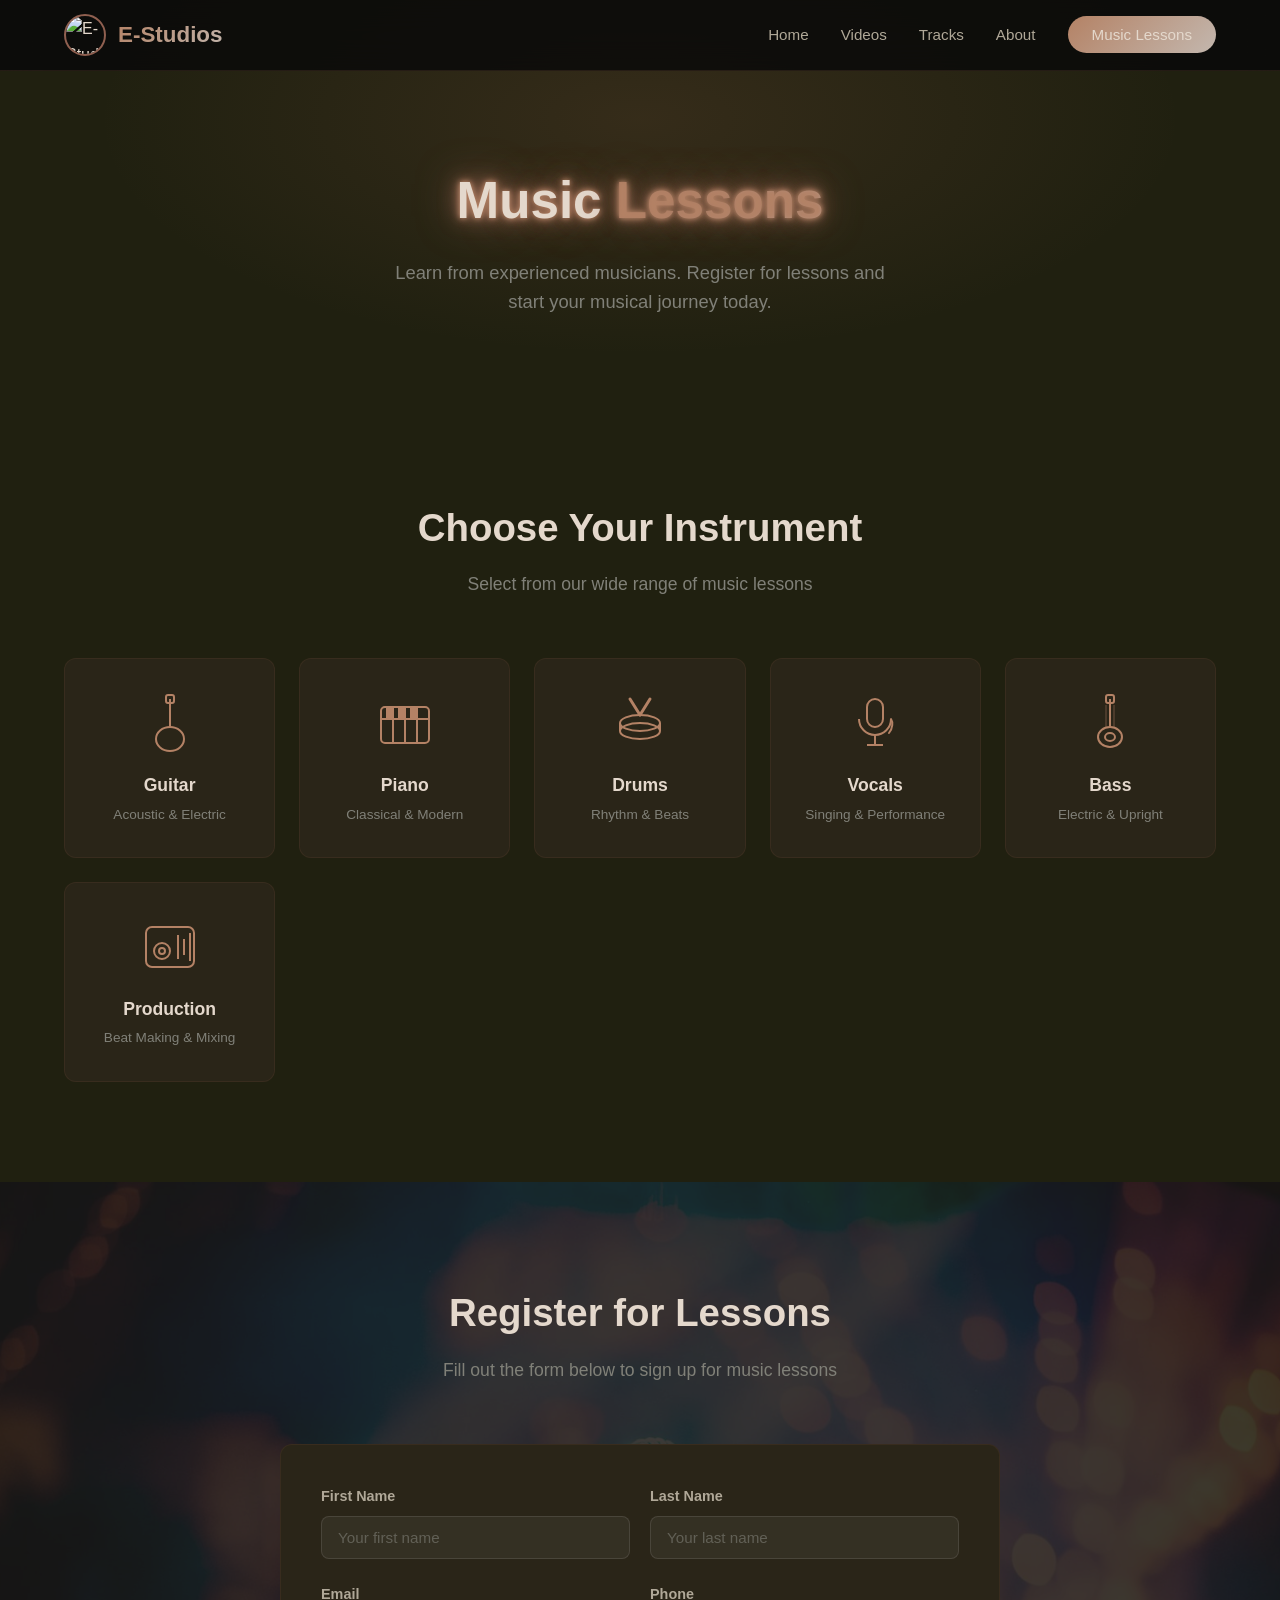
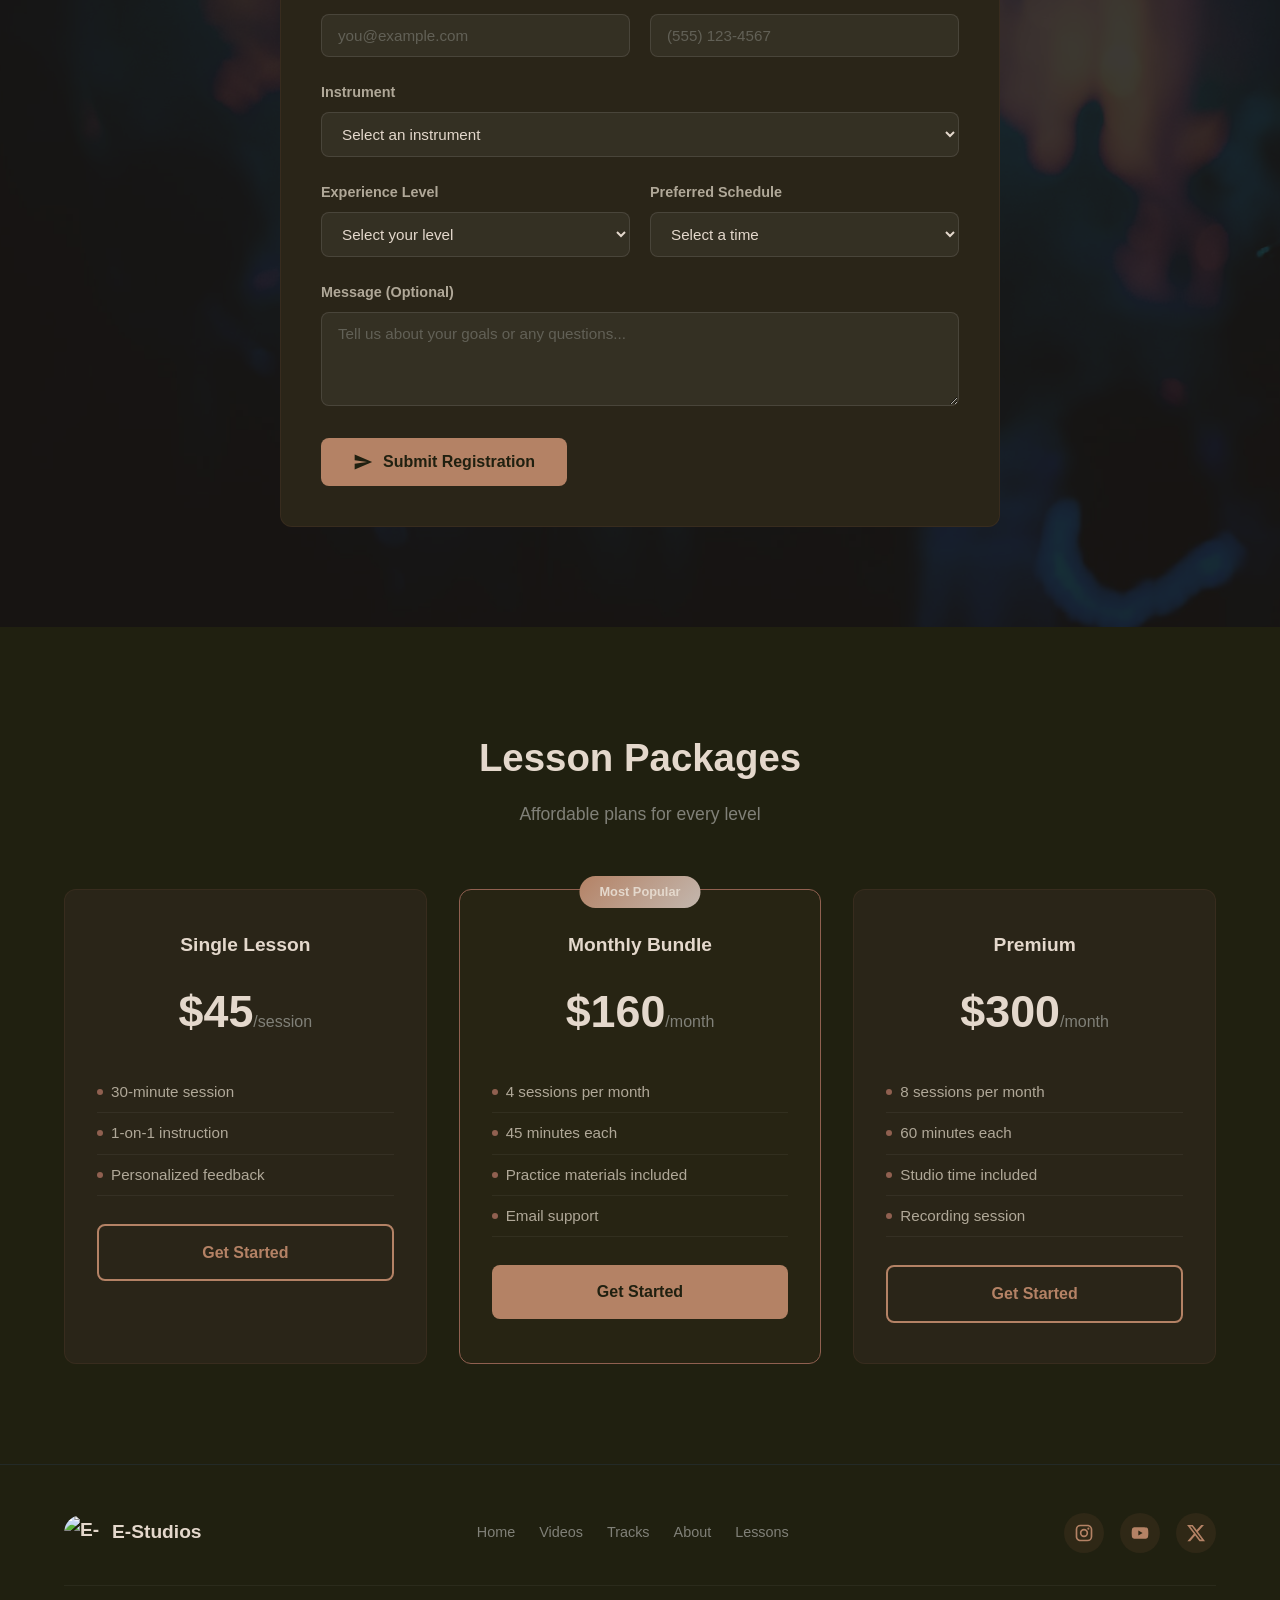
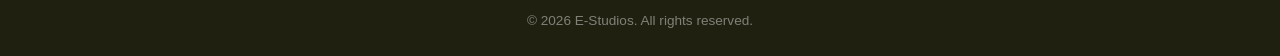
==== commit 75fd5e51: "Remove floating music notes and microphones" ====
--- a/lessons.html
+++ b/lessons.html
@@ -9,20 +9,6 @@
   <link rel="icon" type="image/jpeg" href="images/logo.jpeg">
 </head>
 <body>
-
-  <!-- Floating music notes & microphones background -->
-  <div class="music-bg" aria-hidden="true">
-    <svg class="floating-el el-1" viewBox="0 0 24 24" fill="currentColor"><path d="M12 3v10.55A4 4 0 1 0 14 17V7h4V3h-6z"/></svg>
-    <svg class="floating-el el-2" viewBox="0 0 24 24" fill="currentColor"><path d="M12 3v10.55A4 4 0 1 0 14 17V7h4V3h-6z"/></svg>
-    <svg class="floating-el el-3" viewBox="0 0 24 24" fill="currentColor"><path d="M12 14c1.66 0 3-1.34 3-3V5c0-1.66-1.34-3-3-3S9 3.34 9 5v6c0 1.66 1.34 3 3 3zm-1-9c0-.55.45-1 1-1s1 .45 1 1v6c0 .55-.45 1-1 1s-1-.45-1-1V5z"/><path d="M17 11c0 2.76-2.24 5-5 5s-5-2.24-5-5H5c0 3.53 2.61 6.43 6 6.92V21h2v-3.08c3.39-.49 6-3.39 6-6.92h-2z"/></svg>
-    <svg class="floating-el el-4" viewBox="0 0 24 24" fill="currentColor"><path d="M12 3v10.55A4 4 0 1 0 14 17V7h4V3h-6z"/></svg>
-    <svg class="floating-el el-5" viewBox="0 0 24 24" fill="currentColor"><path d="M12 3v10.55A4 4 0 1 0 14 17V7h4V3h-6z"/></svg>
-    <svg class="floating-el el-6 mic" viewBox="0 0 24 24" fill="currentColor"><path d="M12 14c1.66 0 3-1.34 3-3V5c0-1.66-1.34-3-3-3S9 3.34 9 5v6c0 1.66 1.34 3 3 3zm-1-9c0-.55.45-1 1-1s1 .45 1 1v6c0 .55-.45 1-1 1s-1-.45-1-1V5z"/><path d="M17 11c0 2.76-2.24 5-5 5s-5-2.24-5-5H5c0 3.53 2.61 6.43 6 6.92V21h2v-3.08c3.39-.49 6-3.39 6-6.92h-2z"/></svg>
-    <svg class="floating-el el-7" viewBox="0 0 19 24" fill="currentColor"><path d="M12 3v10.55A4 4 0 1 0 14 17V7h4V3h-6zM14 17a2 2 0 1 1-4 0 2 2 0 0 1 4 0z"/><rect x="15" y="1" width="2" height="16" rx="1"/></svg>
-    <svg class="floating-el el-8 mic" viewBox="0 0 24 24" fill="currentColor"><path d="M12 14c1.66 0 3-1.34 3-3V5c0-1.66-1.34-3-3-3S9 3.34 9 5v6c0 1.66 1.34 3 3 3zm-1-9c0-.55.45-1 1-1s1 .45 1 1v6c0 .55-.45 1-1 1s-1-.45-1-1V5z"/><path d="M17 11c0 2.76-2.24 5-5 5s-5-2.24-5-5H5c0 3.53 2.61 6.43 6 6.92V21h2v-3.08c3.39-.49 6-3.39 6-6.92h-2z"/></svg>
-    <svg class="floating-el el-9" viewBox="0 0 24 24" fill="currentColor"><path d="M12 3v10.55A4 4 0 1 0 14 17V7h4V3h-6z"/></svg>
-    <svg class="floating-el el-10" viewBox="0 0 24 24" fill="currentColor"><path d="M21 3v12.5a3.5 3.5 0 1 1-2-3.16V5H11v10.5a3.5 3.5 0 1 1-2-3.16V3h12z"/></svg>
-  </div>
 
   <!-- NAVIGATION -->
   <nav class="navbar" id="navbar">
--- a/css/style.css
+++ b/css/style.css
@@ -84,65 +84,6 @@
   }
 }
 
-/* ===== Floating Music Notes & Microphones ===== */
-.music-bg {
-  position: fixed;
-  inset: 0;
-  pointer-events: none;
-  z-index: 0;
-  overflow: hidden;
-}
-
-.floating-el {
-  position: absolute;
-  animation: floatUp linear infinite;
-  opacity: 0;
-}
-
-/* Notes - warm terracotta */
-.floating-el:not(.mic) {
-  fill: rgba(180,130,101,0.12);
-}
-
-/* Microphones - slight pink tint */
-.mic {
-  fill: rgba(255,0,110,0.1);
-}
-
-/* Sizes and positions */
-.el-1  { width: 28px; left: 5%;  animation-duration: 16s; animation-delay: 0s; }
-.el-2  { width: 20px; left: 12%; animation-duration: 20s; animation-delay: 2s; }
-.el-3  { width: 32px; left: 22%; animation-duration: 18s; animation-delay: 4s; }
-.el-4  { width: 16px; left: 35%; animation-duration: 22s; animation-delay: 1s; }
-.el-5  { width: 24px; left: 45%; animation-duration: 17s; animation-delay: 3s; }
-.el-6  { width: 30px; left: 55%; animation-duration: 19s; animation-delay: 0.5s; }
-.el-7  { width: 22px; left: 65%; animation-duration: 21s; animation-delay: 5s; }
-.el-8  { width: 34px; left: 75%; animation-duration: 15s; animation-delay: 1.5s; }
-.el-9  { width: 18px; left: 82%; animation-duration: 23s; animation-delay: 3.5s; }
-.el-10 { width: 26px; left: 88%; animation-duration: 18s; animation-delay: 2.5s; }
-.el-11 { width: 20px; left: 92%; animation-duration: 20s; animation-delay: 0.8s; }
-.el-12 { width: 30px; left: 40%; animation-duration: 24s; animation-delay: 4.5s; }
-
-@keyframes floatUp {
-  0% {
-    transform: translateY(110vh) rotate(0deg) scale(0.8);
-    opacity: 0;
-  }
-  5% {
-    opacity: 1;
-  }
-  50% {
-    opacity: 0.8;
-  }
-  95% {
-    opacity: 1;
-  }
-  100% {
-    transform: translateY(-10vh) rotate(360deg) scale(1.1);
-    opacity: 0;
-  }
-}
-
 /* ===== Navbar ===== */
 .navbar {
   position: fixed;
@@ -350,12 +291,14 @@
   z-index: 1;
 }
 
-.section-dark {
+.section-dark,
+.section-concert {
   background: var(--dark-surface);
   position: relative;
 }
 
-.section-dark::before {
+.section-dark::before,
+.section-concert::before {
   content: '';
   position: absolute;
   inset: 0;
@@ -364,7 +307,8 @@
   z-index: 0;
 }
 
-.section-dark > * {
+.section-dark > *,
+.section-concert > * {
   position: relative;
   z-index: 1;
 }
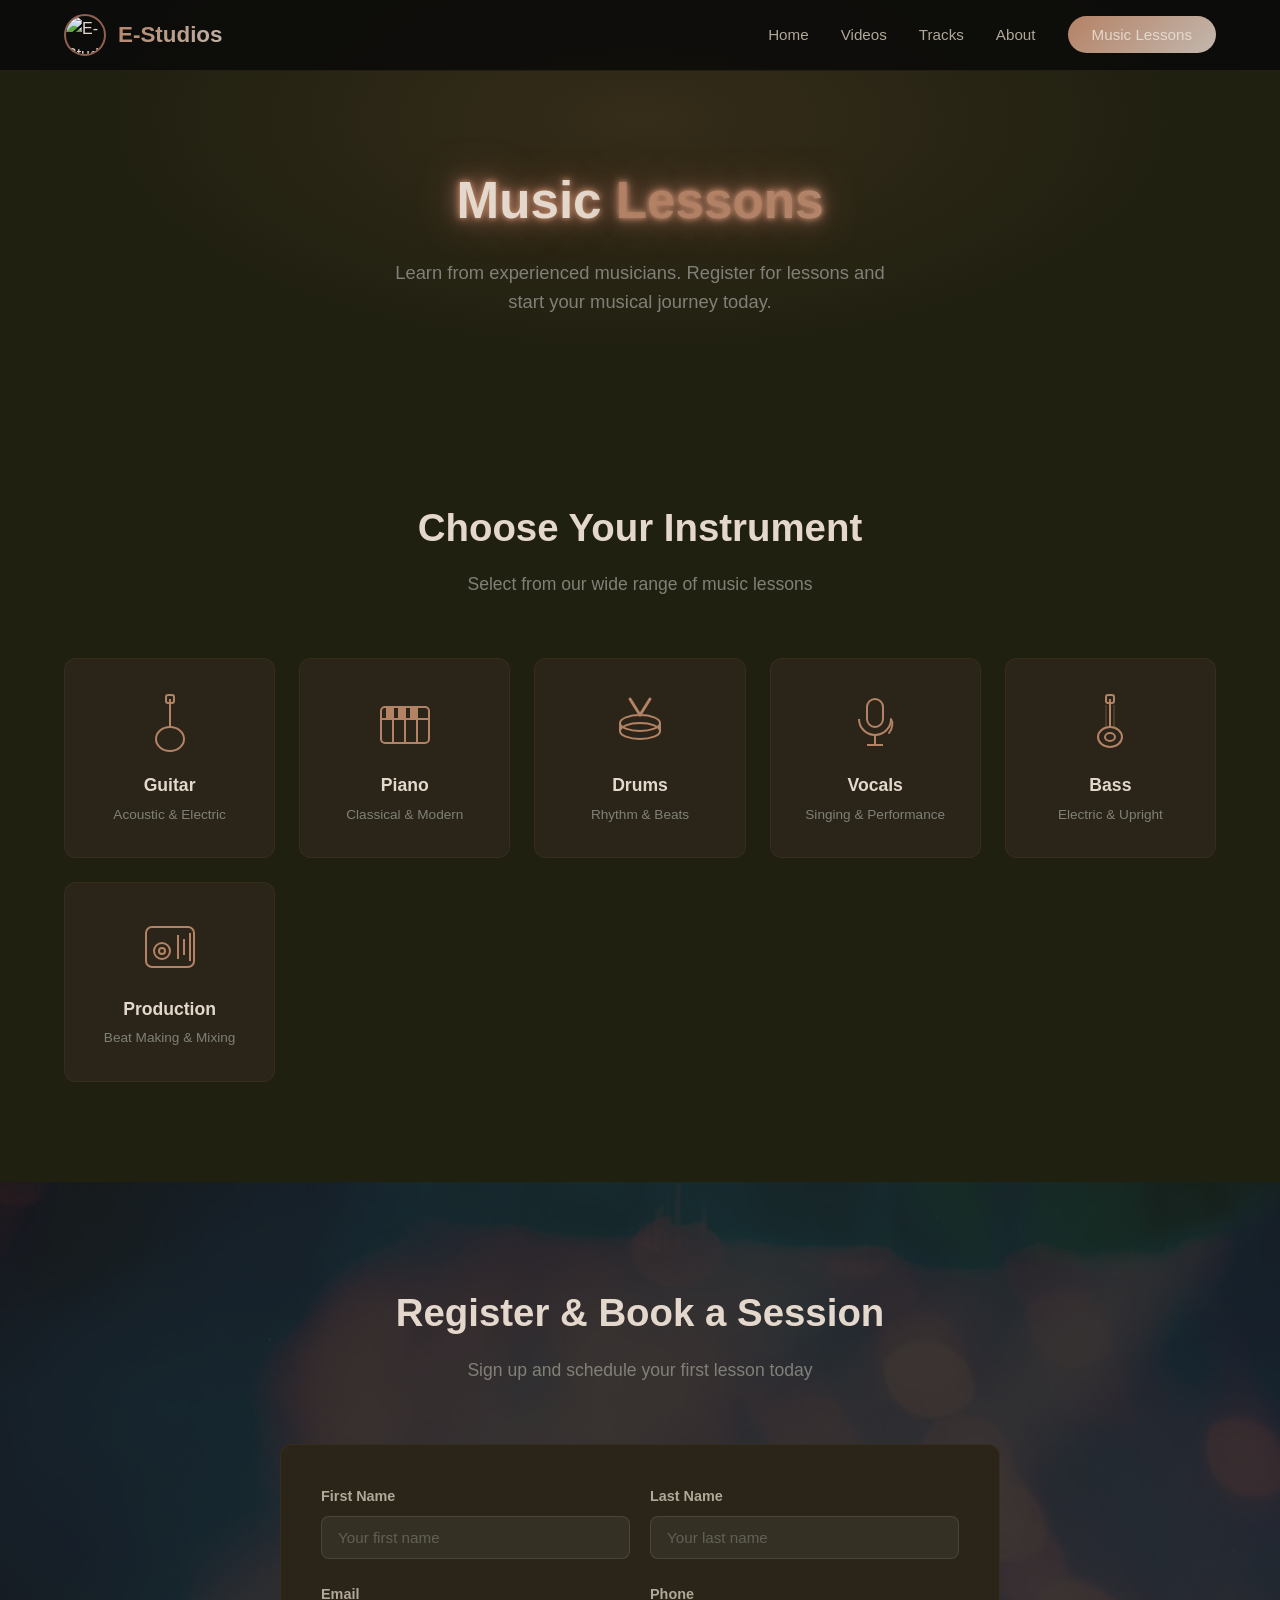
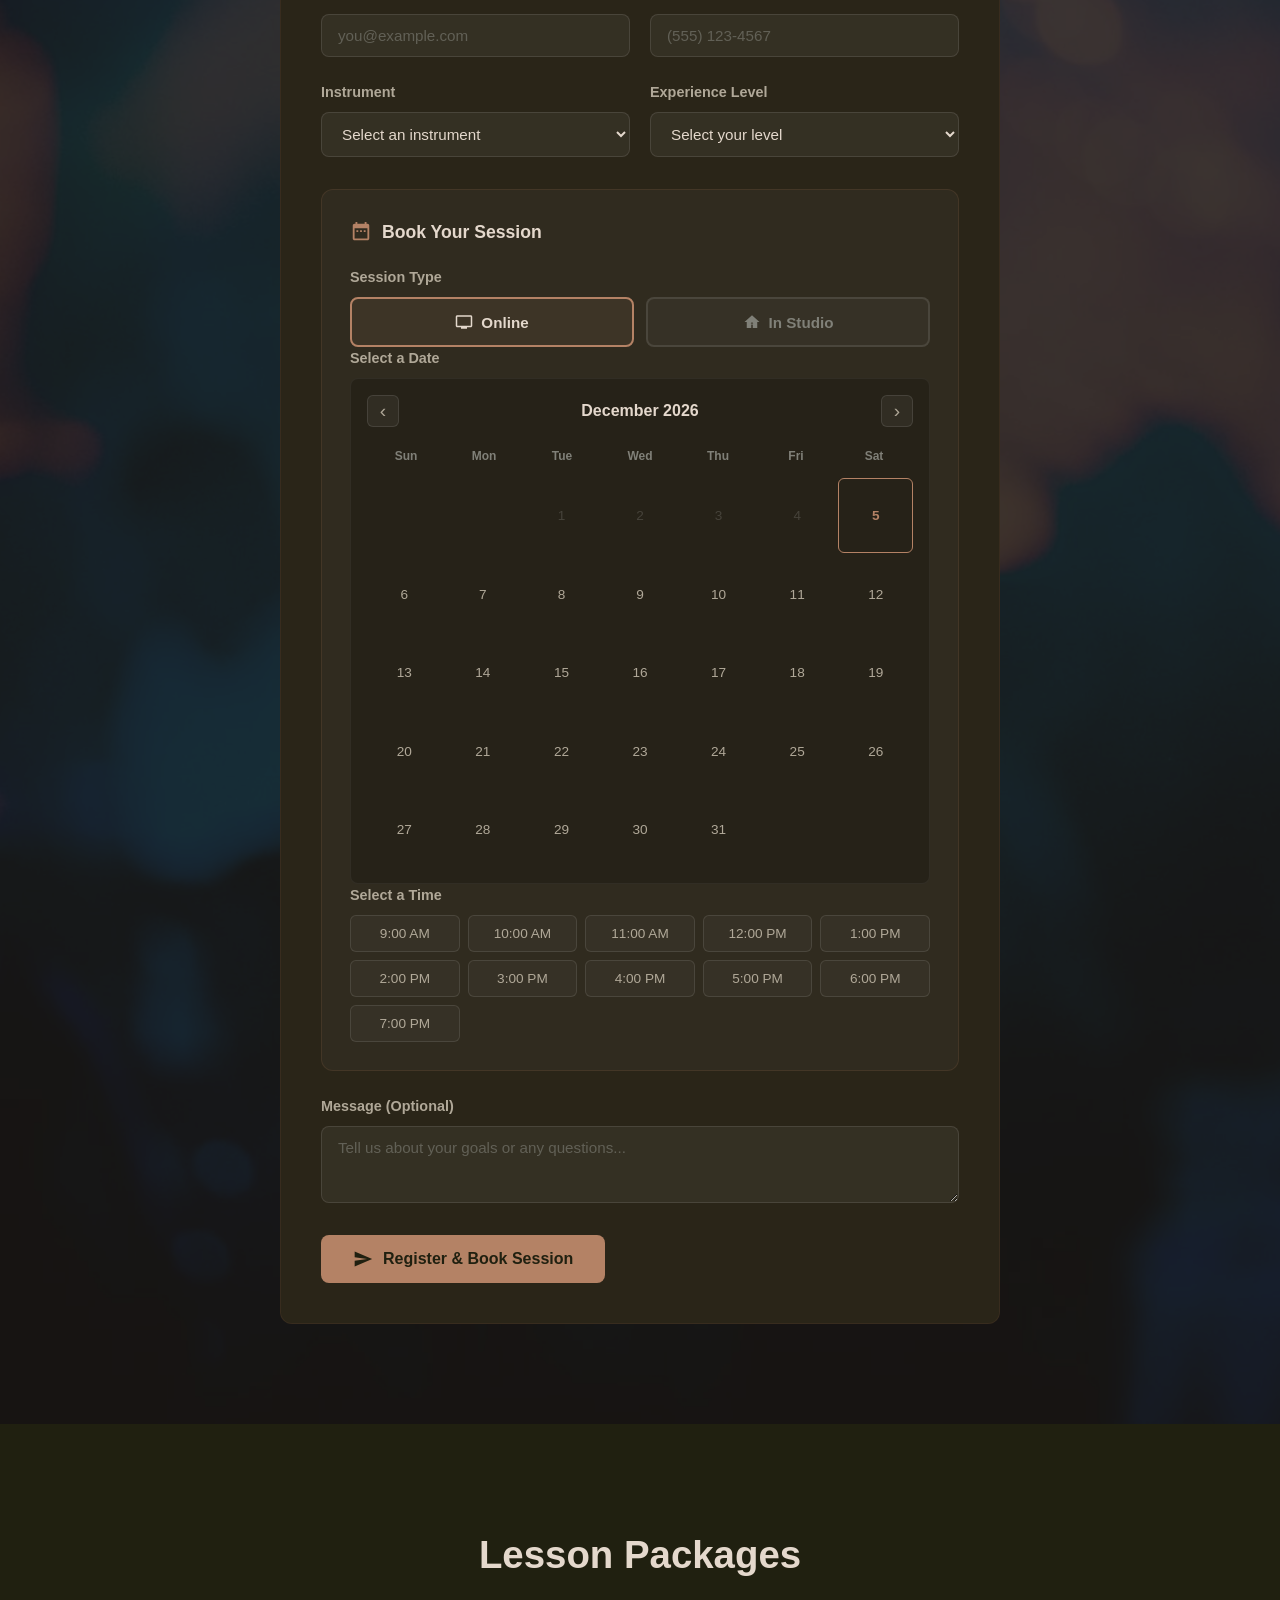
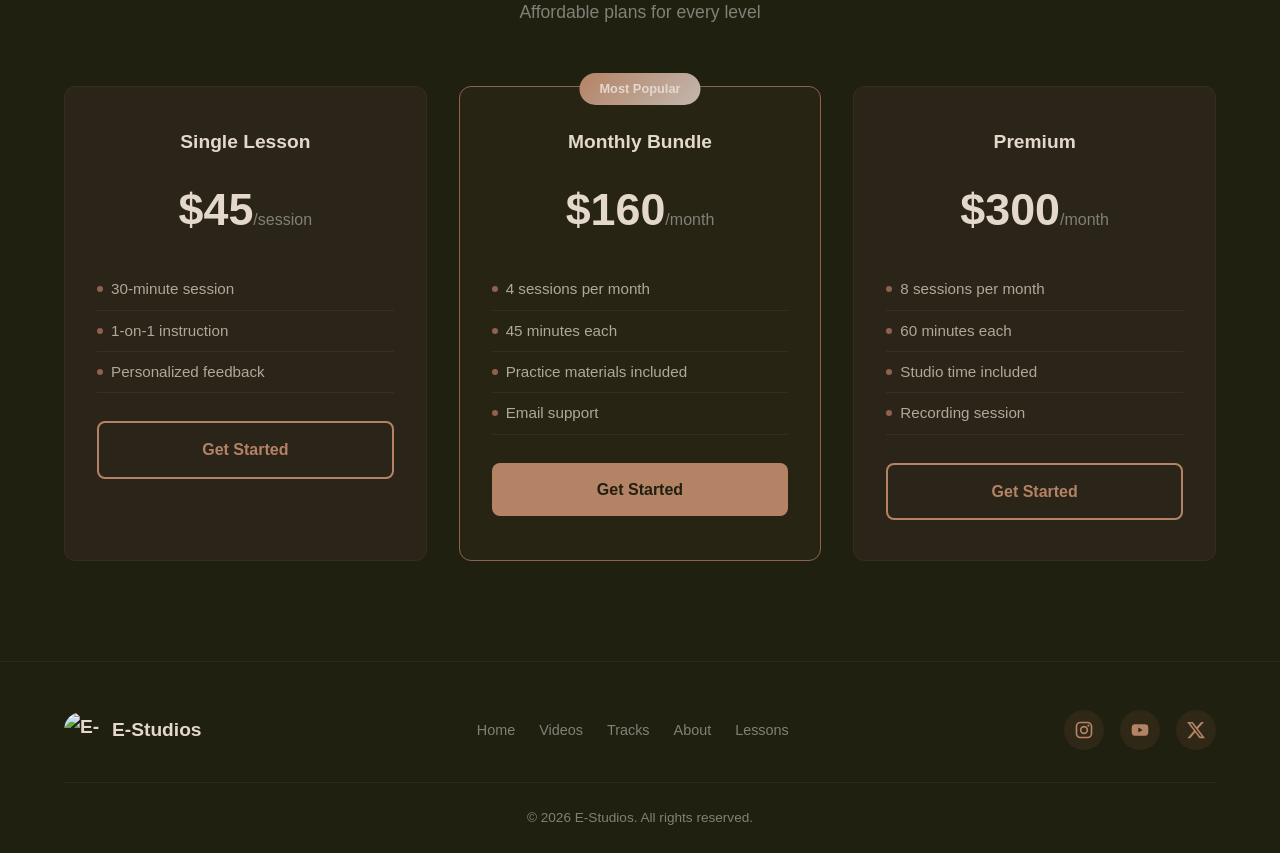
==== commit 309f1f61: "Add booking calendar, time slots, session type toggle, and Formspree email integration" ====
--- a/lessons.html
+++ b/lessons.html
@@ -132,15 +132,18 @@
     </div>
   </section>
 
-  <!-- REGISTRATION FORM -->
+  <!-- REGISTRATION & BOOKING -->
   <section class="section section-dark" id="register">
     <div class="container">
       <div class="section-header">
-        <h2>Register for Lessons</h2>
-        <p>Fill out the form below to sign up for music lessons</p>
+        <h2>Register & Book a Session</h2>
+        <p>Sign up and schedule your first lesson today</p>
       </div>
       <div class="form-wrapper">
-        <form class="lesson-form" id="lessonForm">
+        <form class="lesson-form" id="lessonForm" action="https://formspree.io/f/YOUR_FORM_ID" method="POST">
+          <!-- Hidden subject line for email -->
+          <input type="hidden" name="_subject" value="New E-Studios Registration & Booking">
+
           <div class="form-row">
             <div class="form-group">
               <label for="firstName">First Name</label>
@@ -161,19 +164,19 @@
               <input type="tel" id="phone" name="phone" placeholder="(555) 123-4567">
             </div>
           </div>
-          <div class="form-group">
-            <label for="instrument">Instrument</label>
-            <select id="instrument" name="instrument" required>
-              <option value="" disabled selected>Select an instrument</option>
-              <option value="guitar">Guitar (Acoustic & Electric)</option>
-              <option value="piano">Piano (Classical & Modern)</option>
-              <option value="drums">Drums</option>
-              <option value="vocals">Vocals & Singing</option>
-              <option value="bass">Bass (Electric & Upright)</option>
-              <option value="production">Music Production</option>
-            </select>
-          </div>
           <div class="form-row">
+            <div class="form-group">
+              <label for="instrument">Instrument</label>
+              <select id="instrument" name="instrument" required>
+                <option value="" disabled selected>Select an instrument</option>
+                <option value="guitar">Guitar (Acoustic & Electric)</option>
+                <option value="piano">Piano (Classical & Modern)</option>
+                <option value="drums">Drums</option>
+                <option value="vocals">Vocals & Singing</option>
+                <option value="bass">Bass (Electric & Upright)</option>
+                <option value="production">Music Production</option>
+              </select>
+            </div>
             <div class="form-group">
               <label for="experience">Experience Level</label>
               <select id="experience" name="experience" required>
@@ -183,33 +186,90 @@
                 <option value="advanced">Advanced - Looking to refine skills</option>
               </select>
             </div>
-            <div class="form-group">
-              <label for="schedule">Preferred Schedule</label>
-              <select id="schedule" name="schedule" required>
-                <option value="" disabled selected>Select a time</option>
-                <option value="morning">Morning (9am - 12pm)</option>
-                <option value="afternoon">Afternoon (12pm - 5pm)</option>
-                <option value="evening">Evening (5pm - 9pm)</option>
-                <option value="weekend">Weekends</option>
-              </select>
-            </div>
-          </div>
+          </div>
+
+          <!-- BOOKING SECTION -->
+          <div class="booking-section">
+            <h3 class="booking-title">
+              <svg viewBox="0 0 24 24" fill="currentColor" width="22" height="22"><path d="M19 3h-1V1h-2v2H8V1H6v2H5c-1.1 0-2 .9-2 2v14c0 1.1.9 2 2 2h14c1.1 0 2-.9 2-2V5c0-1.1-.9-2-2-2zm0 16H5V8h14v11zM9 10H7v2h2v-2zm4 0h-2v2h2v-2zm4 0h-2v2h2v-2z"/></svg>
+              Book Your Session
+            </h3>
+
+            <!-- Session Type Toggle -->
+            <div class="form-group">
+              <label>Session Type</label>
+              <div class="session-toggle">
+                <button type="button" class="toggle-btn active" data-type="online" onclick="selectSessionType(this)">
+                  <svg viewBox="0 0 24 24" fill="currentColor" width="18" height="18"><path d="M21 3H3c-1.1 0-2 .9-2 2v12c0 1.1.9 2 2 2h5v2h8v-2h5c1.1 0 2-.9 2-2V5c0-1.1-.9-2-2-2zm0 14H3V5h18v12z"/></svg>
+                  Online
+                </button>
+                <button type="button" class="toggle-btn" data-type="studio" onclick="selectSessionType(this)">
+                  <svg viewBox="0 0 24 24" fill="currentColor" width="18" height="18"><path d="M12 3L2 12h3v8h6v-6h2v6h6v-8h3L12 3zm0 12.5c-.83 0-1.5-.67-1.5-1.5s.67-1.5 1.5-1.5 1.5.67 1.5 1.5-.67 1.5-1.5 1.5z"/></svg>
+                  In Studio
+                </button>
+              </div>
+              <input type="hidden" id="sessionType" name="sessionType" value="online">
+            </div>
+
+            <!-- Calendar -->
+            <div class="form-group">
+              <label>Select a Date</label>
+              <div class="calendar" id="calendar">
+                <div class="cal-header">
+                  <button type="button" class="cal-nav" onclick="changeMonth(-1)">&#8249;</button>
+                  <span class="cal-month" id="calMonth"></span>
+                  <button type="button" class="cal-nav" onclick="changeMonth(1)">&#8250;</button>
+                </div>
+                <div class="cal-days-header">
+                  <span>Sun</span><span>Mon</span><span>Tue</span><span>Wed</span><span>Thu</span><span>Fri</span><span>Sat</span>
+                </div>
+                <div class="cal-grid" id="calGrid"></div>
+              </div>
+              <input type="hidden" id="selectedDate" name="selectedDate" required>
+            </div>
+
+            <!-- Time Slots -->
+            <div class="form-group">
+              <label>Select a Time</label>
+              <div class="time-slots" id="timeSlots">
+                <button type="button" class="time-slot" onclick="selectTime(this)">9:00 AM</button>
+                <button type="button" class="time-slot" onclick="selectTime(this)">10:00 AM</button>
+                <button type="button" class="time-slot" onclick="selectTime(this)">11:00 AM</button>
+                <button type="button" class="time-slot" onclick="selectTime(this)">12:00 PM</button>
+                <button type="button" class="time-slot" onclick="selectTime(this)">1:00 PM</button>
+                <button type="button" class="time-slot" onclick="selectTime(this)">2:00 PM</button>
+                <button type="button" class="time-slot" onclick="selectTime(this)">3:00 PM</button>
+                <button type="button" class="time-slot" onclick="selectTime(this)">4:00 PM</button>
+                <button type="button" class="time-slot" onclick="selectTime(this)">5:00 PM</button>
+                <button type="button" class="time-slot" onclick="selectTime(this)">6:00 PM</button>
+                <button type="button" class="time-slot" onclick="selectTime(this)">7:00 PM</button>
+              </div>
+              <input type="hidden" id="selectedTime" name="selectedTime" required>
+            </div>
+
+            <!-- Session Summary -->
+            <div class="booking-summary" id="bookingSummary" style="display:none;">
+              <h4>Booking Summary</h4>
+              <p id="summaryText"></p>
+            </div>
+          </div>
+
           <div class="form-group">
             <label for="message">Message (Optional)</label>
-            <textarea id="message" name="message" rows="4" placeholder="Tell us about your goals or any questions..."></textarea>
+            <textarea id="message" name="message" rows="3" placeholder="Tell us about your goals or any questions..."></textarea>
           </div>
           <button type="submit" class="btn btn-primary btn-submit">
             <svg viewBox="0 0 24 24" fill="currentColor" width="20" height="20"><path d="M2.01 21L23 12 2.01 3 2 10l15 2-15 2z"/></svg>
-            Submit Registration
+            Register & Book Session
           </button>
         </form>
 
         <!-- Success Message -->
         <div class="form-success" id="formSuccess">
           <svg viewBox="0 0 24 24" fill="currentColor" class="success-icon"><path d="M12 2C6.48 2 2 6.48 2 12s4.48 10 10 10 10-4.48 10-10S17.52 2 12 2zm-2 15l-5-5 1.41-1.41L10 14.17l7.59-7.59L19 8l-9 9z"/></svg>
-          <h3>Registration Submitted!</h3>
-          <p>Thank you for signing up. We'll contact you soon to confirm your lesson schedule.</p>
-          <button class="btn btn-secondary" onclick="resetForm()">Register Another Student</button>
+          <h3>Registration & Booking Confirmed!</h3>
+          <p>Thank you! We've received your registration and booking request. Check your email for confirmation.</p>
+          <button class="btn btn-secondary" onclick="resetForm()">Book Another Session</button>
         </div>
       </div>
     </div>
--- a/css/lessons.css
+++ b/css/lessons.css
@@ -152,6 +152,221 @@
   margin-top: 8px;
 }
 
+/* ===== Booking Section ===== */
+.booking-section {
+  background: rgba(255,255,255,0.03);
+  border: 1px solid rgba(176,112,80,0.15);
+  border-radius: var(--radius);
+  padding: 28px;
+  margin-top: 8px;
+}
+
+.booking-title {
+  display: flex;
+  align-items: center;
+  gap: 10px;
+  font-size: 1.1rem;
+  color: var(--white);
+  margin-bottom: 20px;
+}
+
+.booking-title svg {
+  color: var(--primary);
+}
+
+/* Session Type Toggle */
+.session-toggle {
+  display: flex;
+  gap: 12px;
+}
+
+.toggle-btn {
+  flex: 1;
+  display: flex;
+  align-items: center;
+  justify-content: center;
+  gap: 8px;
+  padding: 14px 20px;
+  border-radius: 8px;
+  border: 2px solid rgba(255,255,255,0.1);
+  background: rgba(255,255,255,0.03);
+  color: var(--gray-400);
+  font-size: 0.95rem;
+  font-weight: 600;
+  cursor: pointer;
+  transition: all 0.3s ease;
+}
+
+.toggle-btn:hover {
+  border-color: rgba(176,112,80,0.3);
+  color: var(--white);
+}
+
+.toggle-btn.active {
+  border-color: var(--primary);
+  background: rgba(180,130,101,0.1);
+  color: var(--white);
+}
+
+.toggle-btn svg {
+  flex-shrink: 0;
+}
+
+/* Calendar */
+.calendar {
+  background: rgba(0,0,0,0.2);
+  border-radius: 8px;
+  padding: 16px;
+  border: 1px solid rgba(255,255,255,0.05);
+}
+
+.cal-header {
+  display: flex;
+  align-items: center;
+  justify-content: space-between;
+  margin-bottom: 16px;
+}
+
+.cal-month {
+  font-size: 1rem;
+  font-weight: 600;
+  color: var(--white);
+}
+
+.cal-nav {
+  width: 32px;
+  height: 32px;
+  border-radius: 6px;
+  border: 1px solid rgba(255,255,255,0.1);
+  background: rgba(255,255,255,0.05);
+  color: var(--gray-300);
+  font-size: 1.2rem;
+  cursor: pointer;
+  display: flex;
+  align-items: center;
+  justify-content: center;
+  transition: all 0.2s;
+}
+
+.cal-nav:hover {
+  background: rgba(180,130,101,0.2);
+  border-color: var(--primary);
+  color: var(--white);
+}
+
+.cal-days-header {
+  display: grid;
+  grid-template-columns: repeat(7, 1fr);
+  text-align: center;
+  margin-bottom: 8px;
+}
+
+.cal-days-header span {
+  font-size: 0.75rem;
+  color: var(--gray-400);
+  font-weight: 600;
+  padding: 4px 0;
+}
+
+.cal-grid {
+  display: grid;
+  grid-template-columns: repeat(7, 1fr);
+  gap: 4px;
+}
+
+.cal-day {
+  aspect-ratio: 1;
+  display: flex;
+  align-items: center;
+  justify-content: center;
+  border-radius: 6px;
+  font-size: 0.85rem;
+  color: var(--gray-300);
+  cursor: pointer;
+  border: none;
+  background: transparent;
+  transition: all 0.2s;
+}
+
+.cal-day:hover:not(.disabled):not(.empty) {
+  background: rgba(180,130,101,0.2);
+  color: var(--white);
+}
+
+.cal-day.today {
+  border: 1px solid var(--primary);
+  color: var(--primary);
+  font-weight: 700;
+}
+
+.cal-day.selected {
+  background: var(--primary);
+  color: #202010;
+  font-weight: 700;
+}
+
+.cal-day.disabled {
+  color: rgba(255,255,255,0.15);
+  cursor: not-allowed;
+}
+
+.cal-day.empty {
+  cursor: default;
+}
+
+/* Time Slots */
+.time-slots {
+  display: grid;
+  grid-template-columns: repeat(auto-fill, minmax(100px, 1fr));
+  gap: 8px;
+}
+
+.time-slot {
+  padding: 10px 8px;
+  border-radius: 6px;
+  border: 1px solid rgba(255,255,255,0.1);
+  background: rgba(255,255,255,0.03);
+  color: var(--gray-300);
+  font-size: 0.85rem;
+  font-weight: 500;
+  cursor: pointer;
+  transition: all 0.2s;
+  text-align: center;
+}
+
+.time-slot:hover {
+  border-color: rgba(180,130,101,0.3);
+  color: var(--white);
+}
+
+.time-slot.selected {
+  background: var(--primary);
+  border-color: var(--primary);
+  color: #202010;
+  font-weight: 700;
+}
+
+/* Booking Summary */
+.booking-summary {
+  background: rgba(180,130,101,0.08);
+  border: 1px solid rgba(180,130,101,0.2);
+  border-radius: 8px;
+  padding: 16px;
+  margin-top: 8px;
+}
+
+.booking-summary h4 {
+  font-size: 0.9rem;
+  color: var(--primary);
+  margin-bottom: 6px;
+}
+
+.booking-summary p {
+  font-size: 0.9rem;
+  color: var(--gray-300);
+  line-height: 1.5;
+}
+
 /* Success */
 .form-success {
   display: none;
